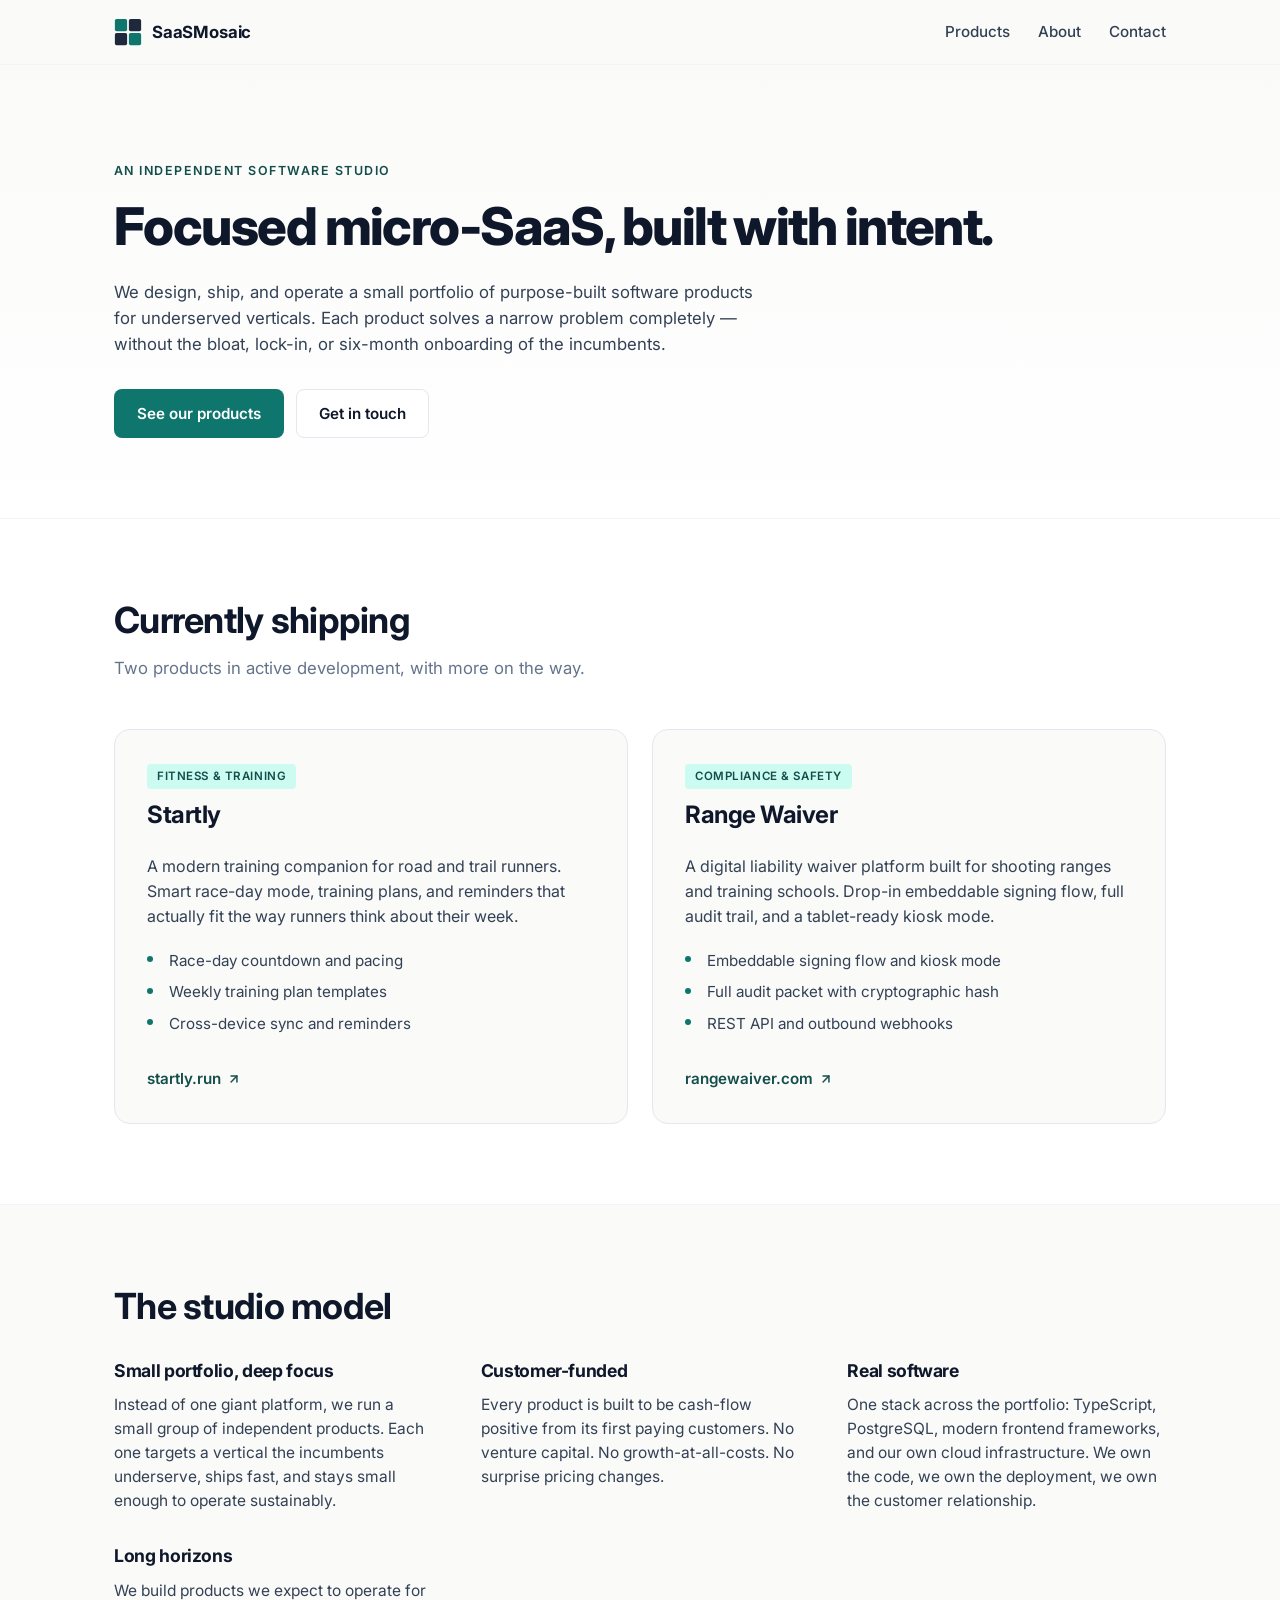
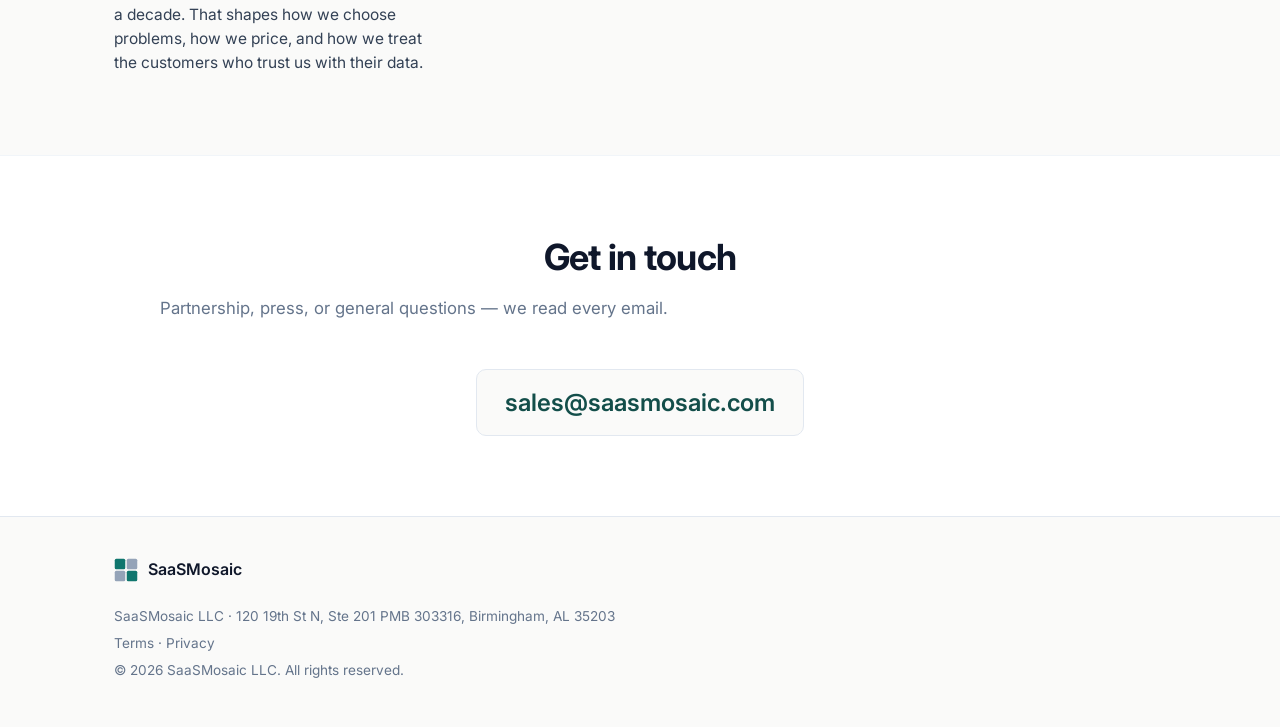
==== index.html @ a3b718c2 "initial site: hero, products grid, about, contact, legal pages" ====
<!doctype html>
<html lang="en">
<head>
<meta charset="utf-8" />
<meta name="viewport" content="width=device-width,initial-scale=1" />
<title>SaaSMosaic — A studio of focused micro-SaaS products</title>
<meta name="description" content="SaaSMosaic is an independent software studio building purpose-built micro-SaaS products for underserved verticals. Currently shipping Startly.run and Range Waiver." />
<meta name="robots" content="index,follow" />
<link rel="canonical" href="https://saasmosaic.com/" />
<meta property="og:title" content="SaaSMosaic — A studio of focused micro-SaaS products" />
<meta property="og:description" content="An independent software studio building purpose-built micro-SaaS for underserved verticals." />
<meta property="og:type" content="website" />
<meta property="og:url" content="https://saasmosaic.com/" />
<link rel="preconnect" href="https://fonts.googleapis.com" />
<link rel="preconnect" href="https://fonts.gstatic.com" crossorigin />
<link href="https://fonts.googleapis.com/css2?family=Inter:wght@400;500;600;700;800&display=swap" rel="stylesheet" />
<link rel="icon" href="data:image/svg+xml,%3Csvg xmlns='http://www.w3.org/2000/svg' viewBox='0 0 32 32'%3E%3Crect width='14' height='14' x='1' y='1' rx='2' fill='%230f766e'/%3E%3Crect width='14' height='14' x='17' y='1' rx='2' fill='%231e293b'/%3E%3Crect width='14' height='14' x='1' y='17' rx='2' fill='%231e293b'/%3E%3Crect width='14' height='14' x='17' y='17' rx='2' fill='%230f766e'/%3E%3C/svg%3E" />
<link rel="stylesheet" href="styles.css" />
</head>
<body>

<header class="site-header">
  <div class="container nav">
    <a class="logo" href="/" aria-label="SaaSMosaic home">
      <svg class="logo-mark" viewBox="0 0 32 32" width="28" height="28" aria-hidden="true">
        <rect width="14" height="14" x="1" y="1" rx="2" fill="#0f766e"/>
        <rect width="14" height="14" x="17" y="1" rx="2" fill="#1e293b"/>
        <rect width="14" height="14" x="1" y="17" rx="2" fill="#1e293b"/>
        <rect width="14" height="14" x="17" y="17" rx="2" fill="#0f766e"/>
      </svg>
      <span class="logo-text">SaaSMosaic</span>
    </a>
    <nav class="nav-links" aria-label="Primary">
      <a href="#products">Products</a>
      <a href="#about">About</a>
      <a href="#contact">Contact</a>
    </nav>
  </div>
</header>

<main>

  <section class="hero">
    <div class="container">
      <p class="eyebrow">An independent software studio</p>
      <h1>Focused micro-SaaS, built with intent.</h1>
      <p class="lede">
        We design, ship, and operate a small portfolio of purpose-built software products for underserved verticals.
        Each product solves a narrow problem completely &mdash; without the bloat, lock-in, or six-month onboarding of the incumbents.
      </p>
      <div class="hero-cta">
        <a class="btn btn-primary" href="#products">See our products</a>
        <a class="btn btn-secondary" href="#contact">Get in touch</a>
      </div>
    </div>
  </section>

  <section id="products" class="products">
    <div class="container">
      <h2>Currently shipping</h2>
      <p class="section-lede">Two products in active development, with more on the way.</p>

      <div class="product-grid">

        <article class="product-card">
          <div class="product-header">
            <span class="product-tag">Fitness &amp; training</span>
            <h3>Startly</h3>
          </div>
          <p class="product-blurb">
            A modern training companion for road and trail runners. Smart race-day mode, training plans,
            and reminders that actually fit the way runners think about their week.
          </p>
          <ul class="product-features">
            <li>Race-day countdown and pacing</li>
            <li>Weekly training plan templates</li>
            <li>Cross-device sync and reminders</li>
          </ul>
          <a class="product-link" href="https://startly.run" rel="noopener">
            startly.run
            <svg width="14" height="14" viewBox="0 0 24 24" fill="none" stroke="currentColor" stroke-width="2.5" stroke-linecap="round" stroke-linejoin="round" aria-hidden="true"><path d="M7 17 17 7"/><path d="M7 7h10v10"/></svg>
          </a>
        </article>

        <article class="product-card">
          <div class="product-header">
            <span class="product-tag">Compliance &amp; safety</span>
            <h3>Range Waiver</h3>
          </div>
          <p class="product-blurb">
            A digital liability waiver platform built for shooting ranges and training schools.
            Drop-in embeddable signing flow, full audit trail, and a tablet-ready kiosk mode.
          </p>
          <ul class="product-features">
            <li>Embeddable signing flow and kiosk mode</li>
            <li>Full audit packet with cryptographic hash</li>
            <li>REST API and outbound webhooks</li>
          </ul>
          <a class="product-link" href="https://rangewaiver.com" rel="noopener">
            rangewaiver.com
            <svg width="14" height="14" viewBox="0 0 24 24" fill="none" stroke="currentColor" stroke-width="2.5" stroke-linecap="round" stroke-linejoin="round" aria-hidden="true"><path d="M7 17 17 7"/><path d="M7 7h10v10"/></svg>
          </a>
        </article>

      </div>
    </div>
  </section>

  <section id="about" class="about">
    <div class="container">
      <h2>The studio model</h2>
      <div class="about-grid">
        <div>
          <h3>Small portfolio, deep focus</h3>
          <p>
            Instead of one giant platform, we run a small group of independent products.
            Each one targets a vertical the incumbents underserve, ships fast, and stays small enough to operate sustainably.
          </p>
        </div>
        <div>
          <h3>Customer-funded</h3>
          <p>
            Every product is built to be cash-flow positive from its first paying customers.
            No venture capital. No growth-at-all-costs. No surprise pricing changes.
          </p>
        </div>
        <div>
          <h3>Real software</h3>
          <p>
            One stack across the portfolio: TypeScript, PostgreSQL, modern frontend frameworks, and our own cloud infrastructure.
            We own the code, we own the deployment, we own the customer relationship.
          </p>
        </div>
        <div>
          <h3>Long horizons</h3>
          <p>
            We build products we expect to operate for a decade.
            That shapes how we choose problems, how we price, and how we treat the customers who trust us with their data.
          </p>
        </div>
      </div>
    </div>
  </section>

  <section id="contact" class="contact">
    <div class="container">
      <h2>Get in touch</h2>
      <p class="section-lede">
        Partnership, press, or general questions &mdash; we read every email.
      </p>
      <a class="contact-email" href="mailto:sales@saasmosaic.com">sales@saasmosaic.com</a>
    </div>
  </section>

</main>

<footer class="site-footer">
  <div class="container footer-inner">
    <div class="footer-brand">
      <svg class="logo-mark" viewBox="0 0 32 32" width="24" height="24" aria-hidden="true">
        <rect width="14" height="14" x="1" y="1" rx="2" fill="#0f766e"/>
        <rect width="14" height="14" x="17" y="1" rx="2" fill="#94a3b8"/>
        <rect width="14" height="14" x="1" y="17" rx="2" fill="#94a3b8"/>
        <rect width="14" height="14" x="17" y="17" rx="2" fill="#0f766e"/>
      </svg>
      <span>SaaSMosaic</span>
    </div>
    <div class="footer-meta">
      <p>SaaSMosaic LLC &middot; 120 19th St N, Ste 201 PMB 303316, Birmingham, AL 35203</p>
      <p><a href="/terms.html">Terms</a> &middot; <a href="/privacy.html">Privacy</a></p>
      <p>&copy; 2026 SaaSMosaic LLC. All rights reserved.</p>
    </div>
  </div>
</footer>

</body>
</html>
---- styles.css ----
:root {
  --bg: #fafaf9;
  --bg-elevated: #ffffff;
  --ink: #0f172a;
  --ink-soft: #334155;
  --muted: #64748b;
  --line: #e2e8f0;
  --line-soft: #f1f5f9;
  --accent: #0f766e;
  --accent-ink: #134e4a;
  --accent-soft: #ccfbf1;
  --radius: 12px;
  --radius-lg: 16px;
  --shadow-sm: 0 1px 2px rgba(15, 23, 42, 0.04), 0 1px 3px rgba(15, 23, 42, 0.04);
  --shadow-md: 0 4px 6px -1px rgba(15, 23, 42, 0.06), 0 2px 4px -2px rgba(15, 23, 42, 0.05);
  --max: 1100px;
}

* {
  box-sizing: border-box;
}

html, body {
  margin: 0;
  padding: 0;
}

html {
  scroll-behavior: smooth;
}

body {
  font-family: 'Inter', system-ui, -apple-system, sans-serif;
  background: var(--bg);
  color: var(--ink);
  line-height: 1.55;
  -webkit-font-smoothing: antialiased;
  -moz-osx-font-smoothing: grayscale;
}

.container {
  max-width: var(--max);
  margin: 0 auto;
  padding: 0 24px;
}

a {
  color: var(--accent-ink);
  text-decoration: none;
}

a:hover {
  text-decoration: underline;
}

h1, h2, h3 {
  font-weight: 700;
  letter-spacing: -0.02em;
  color: var(--ink);
  line-height: 1.2;
  margin: 0;
}

h1 {
  font-size: clamp(2rem, 5vw, 3.25rem);
  font-weight: 800;
  letter-spacing: -0.03em;
  margin-bottom: 1.25rem;
}

h2 {
  font-size: clamp(1.6rem, 3vw, 2.25rem);
  margin-bottom: 0.75rem;
}

h3 {
  font-size: 1.25rem;
  margin-bottom: 0.5rem;
}

p {
  margin: 0 0 1rem;
  color: var(--ink-soft);
}

/* ---------- Header ---------- */

.site-header {
  border-bottom: 1px solid var(--line-soft);
  background: var(--bg);
  position: sticky;
  top: 0;
  z-index: 10;
  backdrop-filter: saturate(180%) blur(10px);
  background: rgba(250, 250, 249, 0.85);
}

.nav {
  display: flex;
  align-items: center;
  justify-content: space-between;
  height: 64px;
}

.logo {
  display: flex;
  align-items: center;
  gap: 10px;
  text-decoration: none;
  color: var(--ink);
}

.logo:hover {
  text-decoration: none;
}

.logo-text {
  font-weight: 700;
  letter-spacing: -0.01em;
  font-size: 1.05rem;
}

.nav-links {
  display: flex;
  gap: 28px;
}

.nav-links a {
  color: var(--ink-soft);
  font-size: 0.95rem;
  font-weight: 500;
}

.nav-links a:hover {
  color: var(--accent-ink);
  text-decoration: none;
}

/* ---------- Hero ---------- */

.hero {
  padding: 96px 0 80px;
  background: linear-gradient(180deg, var(--bg) 0%, var(--bg-elevated) 100%);
}

.eyebrow {
  text-transform: uppercase;
  letter-spacing: 0.12em;
  font-size: 0.78rem;
  font-weight: 600;
  color: var(--accent-ink);
  margin-bottom: 1rem;
}

.lede {
  font-size: clamp(1.05rem, 1.3vw, 1.2rem);
  color: var(--ink-soft);
  max-width: 640px;
  margin-bottom: 2rem;
}

.hero-cta {
  display: flex;
  gap: 12px;
  flex-wrap: wrap;
}

.btn {
  display: inline-flex;
  align-items: center;
  justify-content: center;
  padding: 12px 22px;
  border-radius: 8px;
  font-weight: 600;
  font-size: 0.95rem;
  transition: all 0.15s ease;
  border: 1px solid transparent;
  text-decoration: none;
}

.btn:hover {
  text-decoration: none;
}

.btn-primary {
  background: var(--accent);
  color: white;
}

.btn-primary:hover {
  background: var(--accent-ink);
}

.btn-secondary {
  background: var(--bg-elevated);
  color: var(--ink);
  border-color: var(--line);
}

.btn-secondary:hover {
  border-color: var(--ink-soft);
}

/* ---------- Section common ---------- */

section {
  padding: 80px 0;
}

.section-lede {
  font-size: 1.05rem;
  color: var(--muted);
  max-width: 600px;
  margin-bottom: 3rem;
}

/* ---------- Products ---------- */

.products {
  background: var(--bg-elevated);
  border-top: 1px solid var(--line-soft);
  border-bottom: 1px solid var(--line-soft);
}

.product-grid {
  display: grid;
  grid-template-columns: repeat(auto-fit, minmax(320px, 1fr));
  gap: 24px;
}

.product-card {
  background: var(--bg);
  border: 1px solid var(--line);
  border-radius: var(--radius-lg);
  padding: 32px;
  transition: all 0.18s ease;
  display: flex;
  flex-direction: column;
}

.product-card:hover {
  border-color: var(--accent);
  box-shadow: var(--shadow-md);
  transform: translateY(-2px);
}

.product-header {
  margin-bottom: 1rem;
}

.product-tag {
  display: inline-block;
  background: var(--accent-soft);
  color: var(--accent-ink);
  font-size: 0.72rem;
  font-weight: 600;
  letter-spacing: 0.05em;
  text-transform: uppercase;
  padding: 4px 10px;
  border-radius: 4px;
  margin-bottom: 0.75rem;
}

.product-card h3 {
  font-size: 1.5rem;
  font-weight: 700;
}

.product-blurb {
  color: var(--ink-soft);
  margin-bottom: 1.25rem;
}

.product-features {
  list-style: none;
  padding: 0;
  margin: 0 0 1.5rem;
  flex-grow: 1;
}

.product-features li {
  position: relative;
  padding-left: 22px;
  color: var(--ink-soft);
  font-size: 0.95rem;
  margin-bottom: 0.5rem;
}

.product-features li::before {
  content: "";
  position: absolute;
  left: 0;
  top: 0.5em;
  width: 6px;
  height: 6px;
  border-radius: 50%;
  background: var(--accent);
}

.product-link {
  display: inline-flex;
  align-items: center;
  gap: 6px;
  font-weight: 600;
  color: var(--accent-ink);
  font-size: 0.95rem;
  margin-top: auto;
}

.product-link:hover {
  gap: 9px;
  text-decoration: none;
}

/* ---------- About ---------- */

.about-grid {
  display: grid;
  grid-template-columns: repeat(auto-fit, minmax(280px, 1fr));
  gap: 32px 48px;
  margin-top: 2rem;
}

.about-grid h3 {
  margin-bottom: 0.75rem;
  color: var(--ink);
  font-size: 1.1rem;
}

.about-grid p {
  font-size: 0.97rem;
  margin: 0;
}

/* ---------- Contact ---------- */

.contact {
  background: var(--bg-elevated);
  border-top: 1px solid var(--line-soft);
  text-align: center;
}

.contact h2 {
  margin-bottom: 1rem;
}

.contact-email {
  display: inline-block;
  font-size: clamp(1.2rem, 2vw, 1.5rem);
  font-weight: 600;
  color: var(--accent-ink);
  padding: 14px 28px;
  border: 1px solid var(--line);
  border-radius: 10px;
  background: var(--bg);
  transition: all 0.15s ease;
}

.contact-email:hover {
  border-color: var(--accent);
  text-decoration: none;
}

/* ---------- Footer ---------- */

.site-footer {
  background: var(--bg);
  border-top: 1px solid var(--line);
  padding: 40px 0;
}

.footer-inner {
  display: flex;
  flex-direction: column;
  gap: 24px;
}

.footer-brand {
  display: flex;
  align-items: center;
  gap: 10px;
  font-weight: 600;
  color: var(--ink);
}

.footer-meta {
  font-size: 0.85rem;
  color: var(--muted);
}

.footer-meta p {
  margin: 0 0 6px;
  color: var(--muted);
}

.footer-meta a {
  color: var(--muted);
}

.footer-meta a:hover {
  color: var(--accent-ink);
}

@media (max-width: 640px) {
  .nav-links {
    gap: 16px;
  }

  .nav-links a {
    font-size: 0.85rem;
  }

  .hero {
    padding: 64px 0 48px;
  }

  section {
    padding: 56px 0;
  }

  .product-card {
    padding: 24px;
  }
}
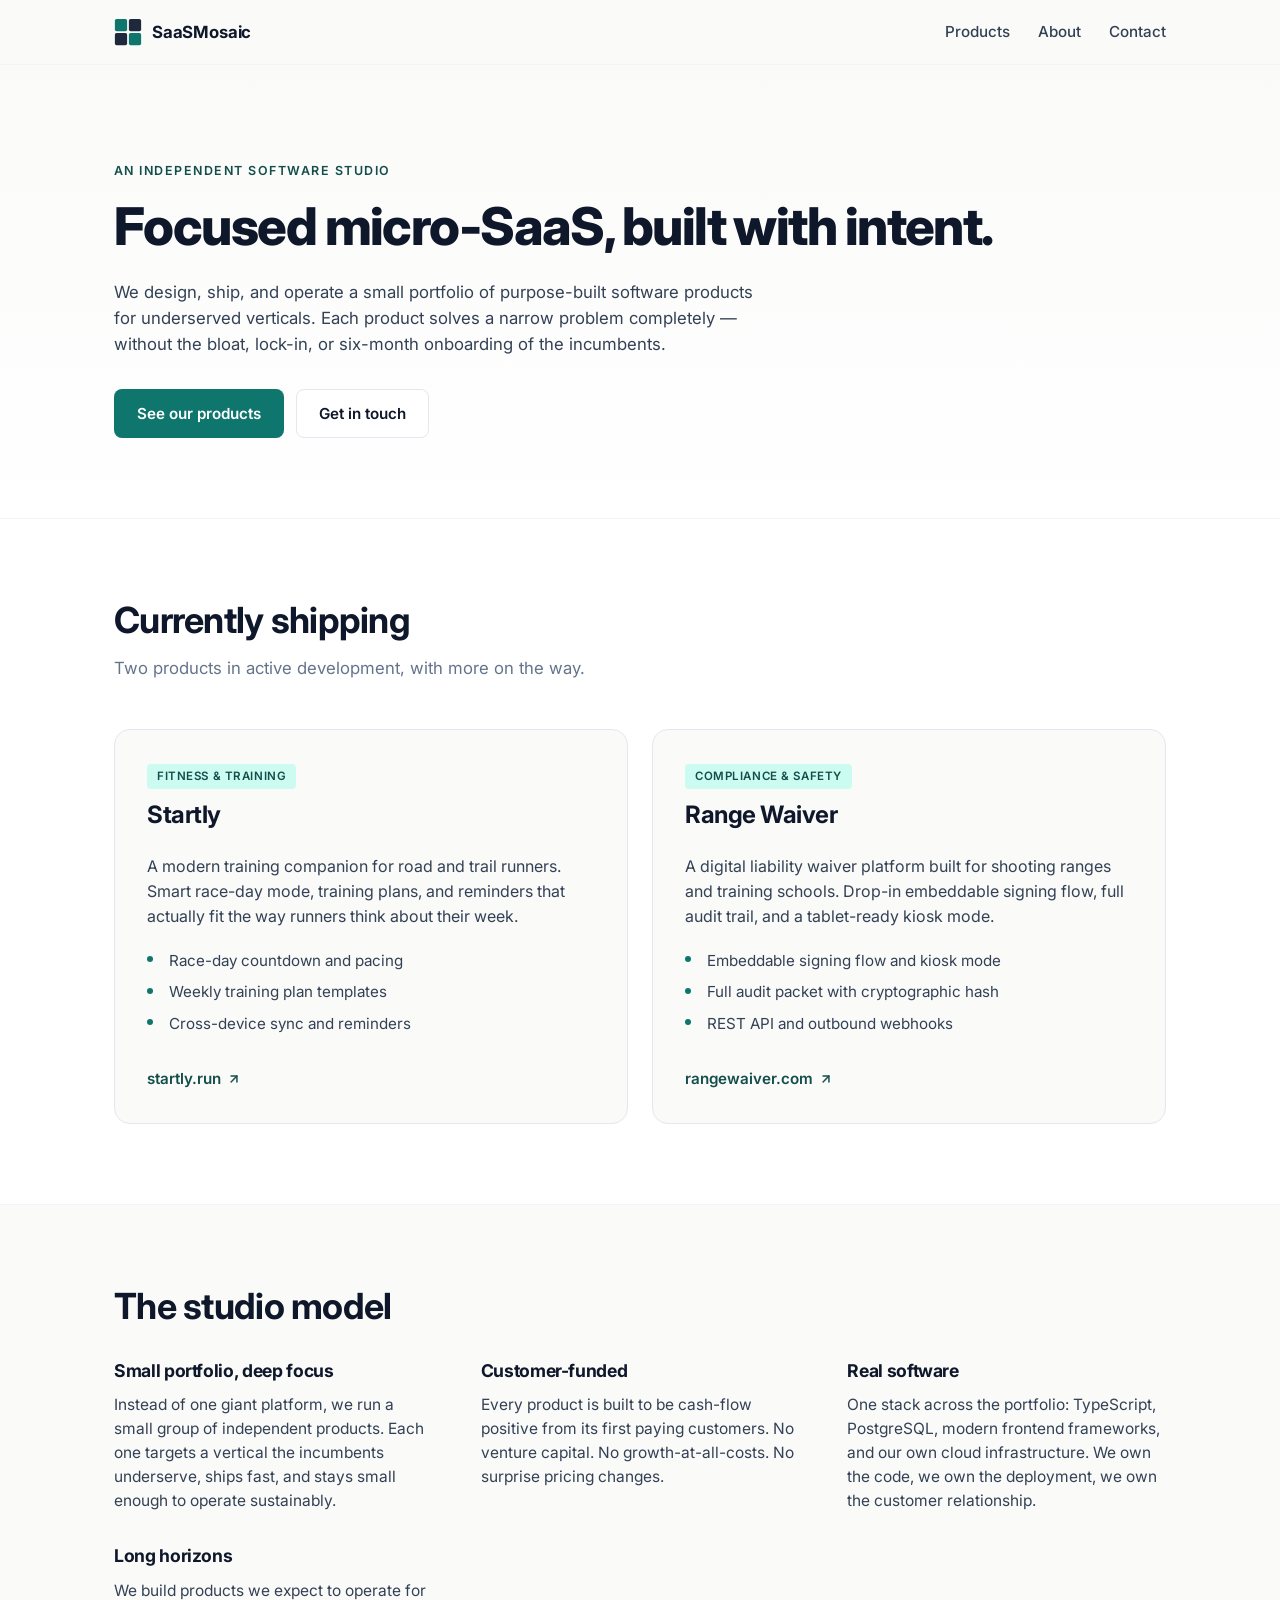
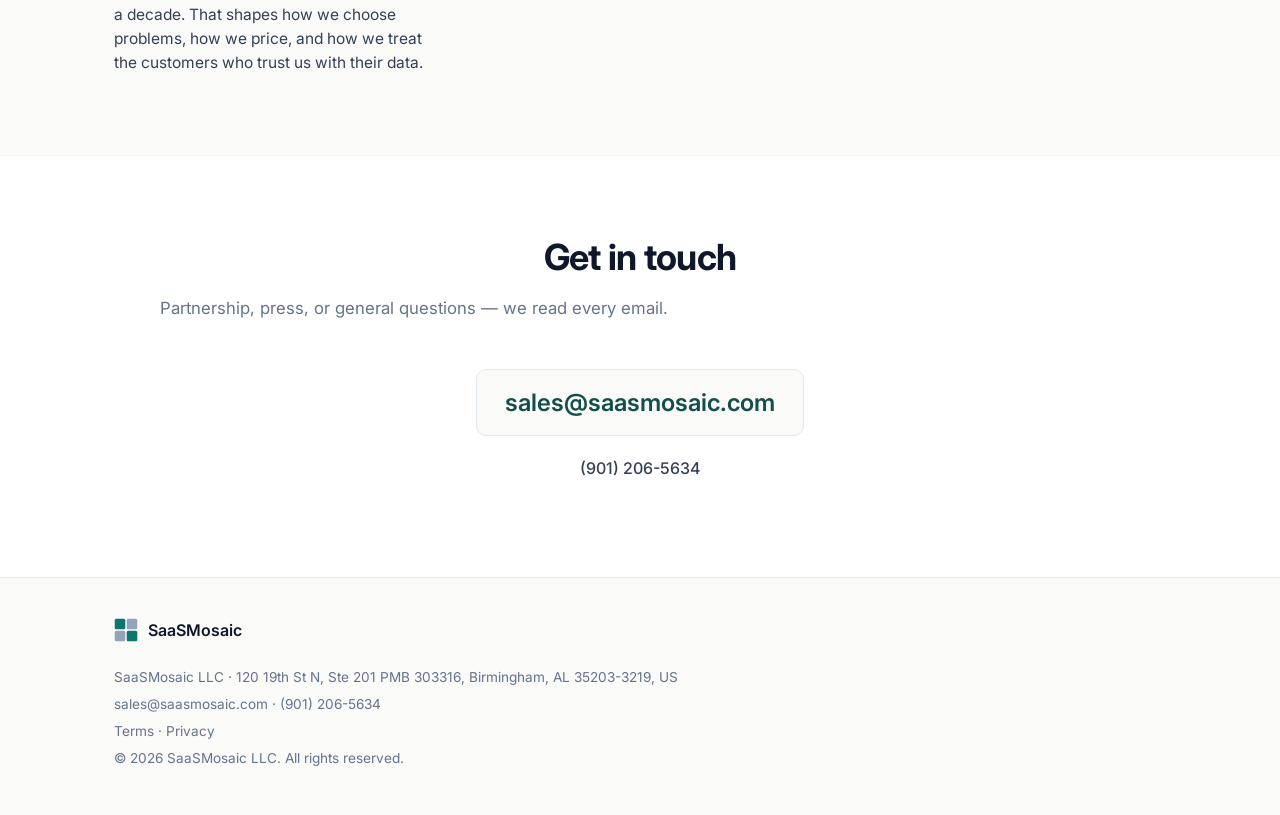
==== commit 48900859: "add phone contact, update zip to 35203-3219" ====
--- a/index.html
+++ b/index.html
@@ -149,6 +149,7 @@
         Partnership, press, or general questions &mdash; we read every email.
       </p>
       <a class="contact-email" href="mailto:sales@saasmosaic.com">sales@saasmosaic.com</a>
+      <p class="contact-phone"><a href="tel:+19012065634">(901) 206-5634</a></p>
     </div>
   </section>
 
@@ -166,7 +167,8 @@
       <span>SaaSMosaic</span>
     </div>
     <div class="footer-meta">
-      <p>SaaSMosaic LLC &middot; 120 19th St N, Ste 201 PMB 303316, Birmingham, AL 35203</p>
+      <p>SaaSMosaic LLC &middot; 120 19th St N, Ste 201 PMB 303316, Birmingham, AL 35203-3219, US</p>
+      <p><a href="mailto:sales@saasmosaic.com">sales@saasmosaic.com</a> &middot; <a href="tel:+19012065634">(901) 206-5634</a></p>
       <p><a href="/terms.html">Terms</a> &middot; <a href="/privacy.html">Privacy</a></p>
       <p>&copy; 2026 SaaSMosaic LLC. All rights reserved.</p>
     </div>
--- a/styles.css
+++ b/styles.css
@@ -361,6 +361,17 @@
   text-decoration: none;
 }
 
+.contact-phone {
+  margin-top: 1.25rem;
+  font-size: 1rem;
+  color: var(--muted);
+}
+
+.contact-phone a {
+  color: var(--ink-soft);
+  font-weight: 500;
+}
+
 /* ---------- Footer ---------- */
 
 .site-footer {
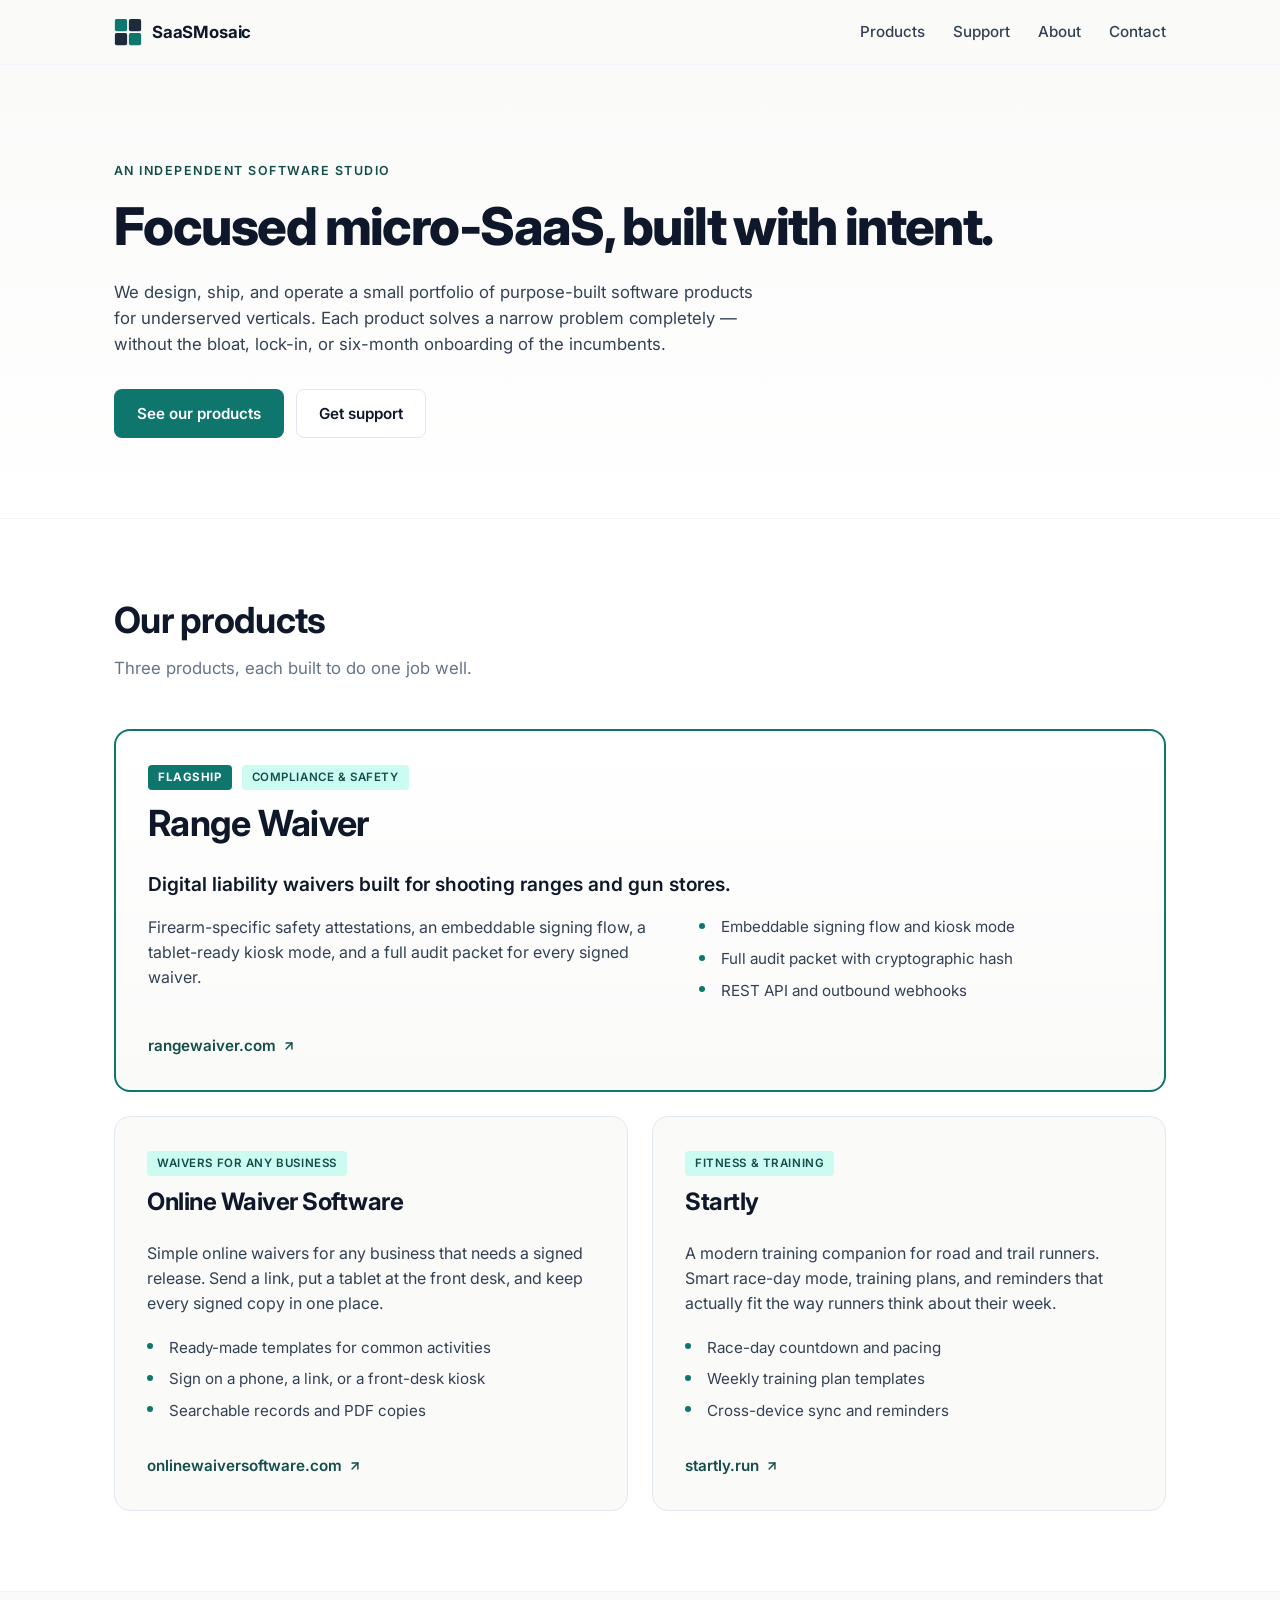
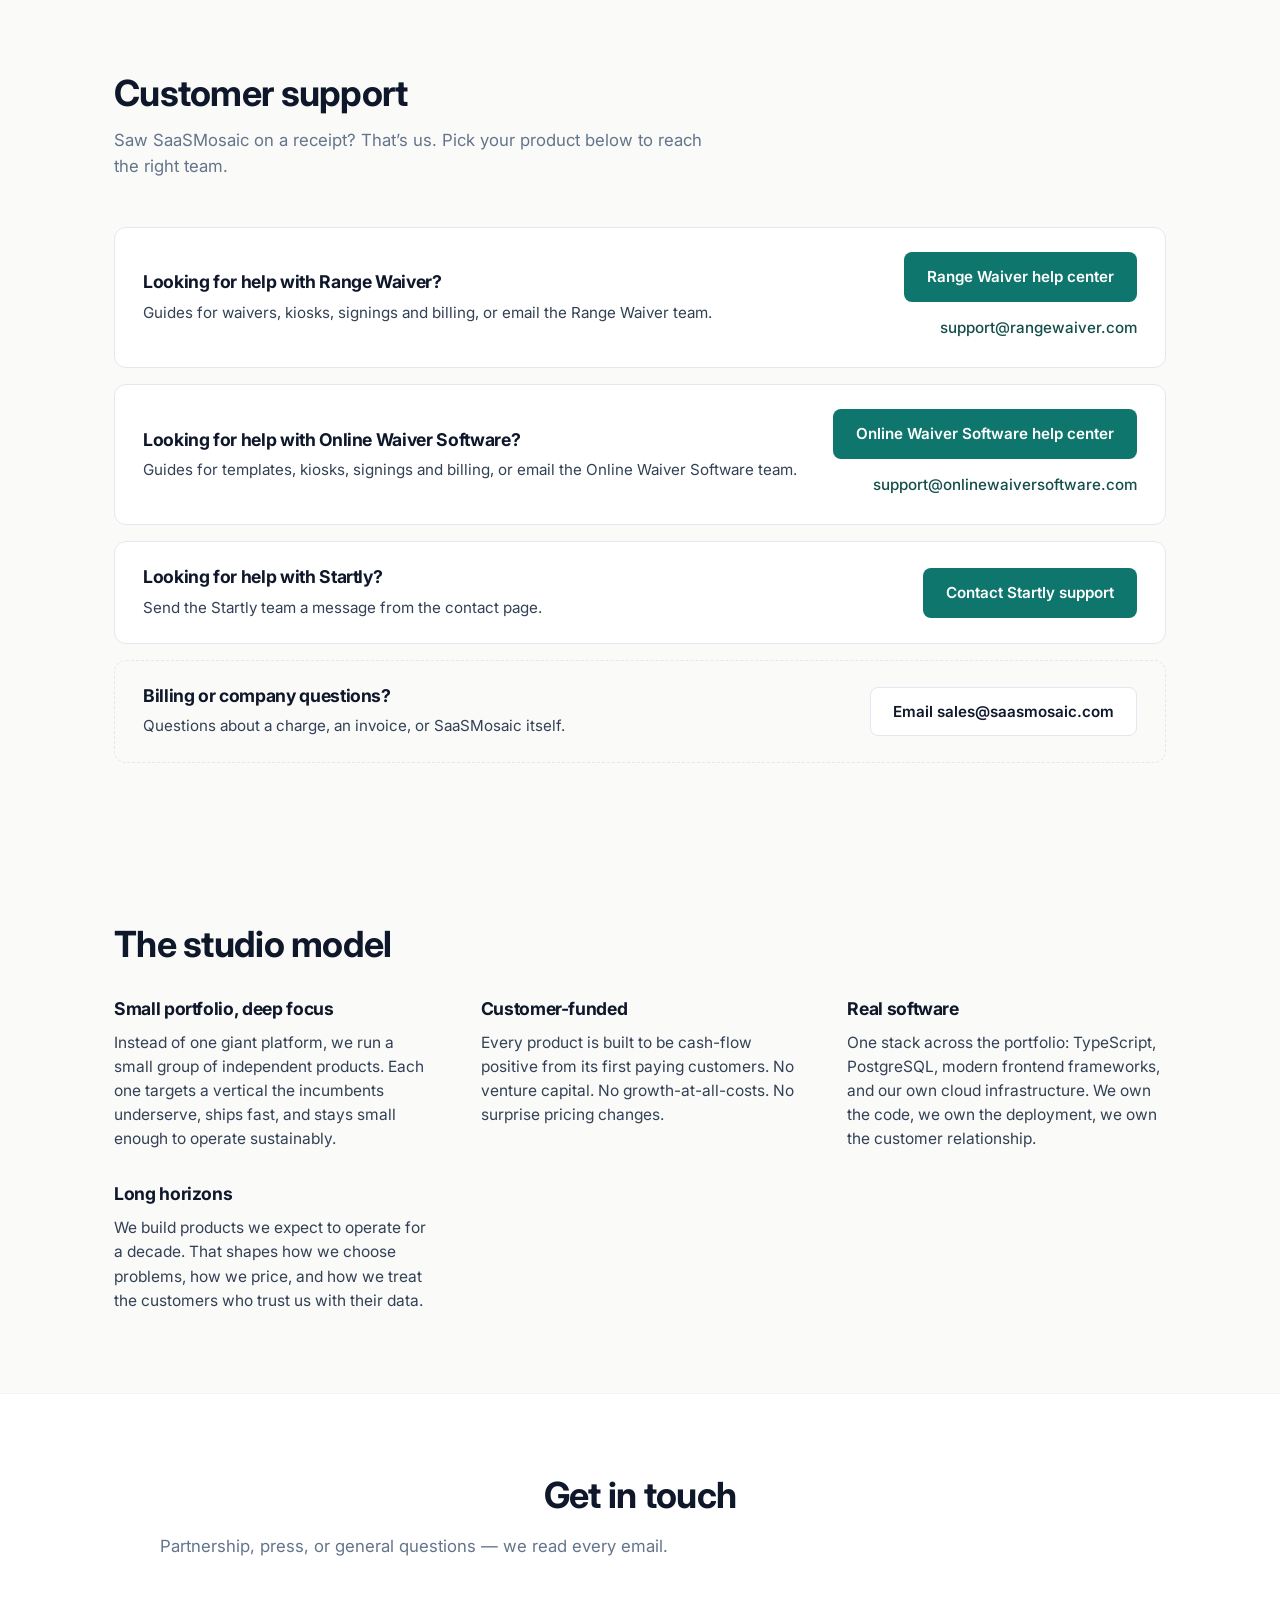
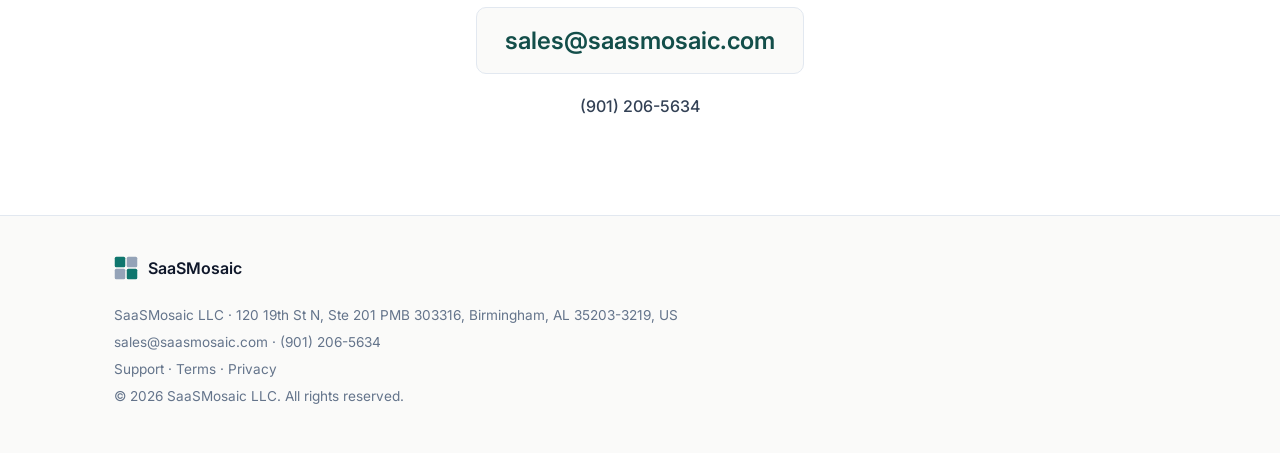
==== commit c7d9c54d: "Make Range Waiver the flagship, add Online Waiver Software, and add a support section and page Produ" ====
--- a/index.html
+++ b/index.html
@@ -3,12 +3,12 @@
 <head>
 <meta charset="utf-8" />
 <meta name="viewport" content="width=device-width,initial-scale=1" />
-<title>SaaSMosaic — A studio of focused micro-SaaS products</title>
-<meta name="description" content="SaaSMosaic is an independent software studio building purpose-built micro-SaaS products for underserved verticals. Currently shipping Startly.run and Range Waiver." />
+<title>SaaSMosaic | Range Waiver, Online Waiver Software and Startly</title>
+<meta name="description" content="SaaSMosaic is an independent software studio building purpose-built micro-SaaS products for underserved verticals. Makers of Range Waiver, Online Waiver Software and Startly, with customer support for each." />
 <meta name="robots" content="index,follow" />
 <link rel="canonical" href="https://saasmosaic.com/" />
-<meta property="og:title" content="SaaSMosaic — A studio of focused micro-SaaS products" />
-<meta property="og:description" content="An independent software studio building purpose-built micro-SaaS for underserved verticals." />
+<meta property="og:title" content="SaaSMosaic | Range Waiver, Online Waiver Software and Startly" />
+<meta property="og:description" content="An independent software studio. Makers of Range Waiver, Online Waiver Software and Startly." />
 <meta property="og:type" content="website" />
 <meta property="og:url" content="https://saasmosaic.com/" />
 <link rel="preconnect" href="https://fonts.googleapis.com" />
@@ -32,7 +32,8 @@
     </a>
     <nav class="nav-links" aria-label="Primary">
       <a href="#products">Products</a>
-      <a href="#about">About</a>
+      <a href="#support">Support</a>
+      <a class="nav-optional" href="#about">About</a>
       <a href="#contact">Contact</a>
     </nav>
   </div>
@@ -50,17 +51,61 @@
       </p>
       <div class="hero-cta">
         <a class="btn btn-primary" href="#products">See our products</a>
-        <a class="btn btn-secondary" href="#contact">Get in touch</a>
+        <a class="btn btn-secondary" href="#support">Get support</a>
       </div>
     </div>
   </section>
 
   <section id="products" class="products">
     <div class="container">
-      <h2>Currently shipping</h2>
-      <p class="section-lede">Two products in active development, with more on the way.</p>
+      <h2>Our products</h2>
+      <p class="section-lede">Three products, each built to do one job well.</p>
 
       <div class="product-grid">
+
+        <article class="product-card product-card--flagship">
+          <div class="product-header">
+            <span class="product-flag">Flagship</span>
+            <span class="product-tag">Compliance &amp; safety</span>
+            <h3>Range Waiver</h3>
+          </div>
+          <p class="product-pitch">Digital liability waivers built for shooting ranges and gun stores.</p>
+          <div class="product-flagship-body">
+            <p class="product-blurb">
+              Firearm-specific safety attestations, an embeddable signing flow, a tablet-ready kiosk mode,
+              and a full audit packet for every signed waiver.
+            </p>
+            <ul class="product-features">
+              <li>Embeddable signing flow and kiosk mode</li>
+              <li>Full audit packet with cryptographic hash</li>
+              <li>REST API and outbound webhooks</li>
+            </ul>
+          </div>
+          <a class="product-link" href="https://rangewaiver.com" rel="noopener">
+            rangewaiver.com
+            <svg width="14" height="14" viewBox="0 0 24 24" fill="none" stroke="currentColor" stroke-width="2.5" stroke-linecap="round" stroke-linejoin="round" aria-hidden="true"><path d="M7 17 17 7"/><path d="M7 7h10v10"/></svg>
+          </a>
+        </article>
+
+        <article class="product-card">
+          <div class="product-header">
+            <span class="product-tag">Waivers for any business</span>
+            <h3>Online Waiver Software</h3>
+          </div>
+          <p class="product-blurb">
+            Simple online waivers for any business that needs a signed release.
+            Send a link, put a tablet at the front desk, and keep every signed copy in one place.
+          </p>
+          <ul class="product-features">
+            <li>Ready-made templates for common activities</li>
+            <li>Sign on a phone, a link, or a front-desk kiosk</li>
+            <li>Searchable records and PDF copies</li>
+          </ul>
+          <a class="product-link" href="https://onlinewaiversoftware.com" rel="noopener">
+            onlinewaiversoftware.com
+            <svg width="14" height="14" viewBox="0 0 24 24" fill="none" stroke="currentColor" stroke-width="2.5" stroke-linecap="round" stroke-linejoin="round" aria-hidden="true"><path d="M7 17 17 7"/><path d="M7 7h10v10"/></svg>
+          </a>
+        </article>
 
         <article class="product-card">
           <div class="product-header">
@@ -82,27 +127,56 @@
           </a>
         </article>
 
-        <article class="product-card">
-          <div class="product-header">
-            <span class="product-tag">Compliance &amp; safety</span>
-            <h3>Range Waiver</h3>
-          </div>
-          <p class="product-blurb">
-            A digital liability waiver platform built for shooting ranges and training schools.
-            Drop-in embeddable signing flow, full audit trail, and a tablet-ready kiosk mode.
-          </p>
-          <ul class="product-features">
-            <li>Embeddable signing flow and kiosk mode</li>
-            <li>Full audit packet with cryptographic hash</li>
-            <li>REST API and outbound webhooks</li>
-          </ul>
-          <a class="product-link" href="https://rangewaiver.com" rel="noopener">
-            rangewaiver.com
-            <svg width="14" height="14" viewBox="0 0 24 24" fill="none" stroke="currentColor" stroke-width="2.5" stroke-linecap="round" stroke-linejoin="round" aria-hidden="true"><path d="M7 17 17 7"/><path d="M7 7h10v10"/></svg>
-          </a>
-        </article>
-
       </div>
+    </div>
+  </section>
+
+  <section id="support" class="support">
+    <div class="container">
+      <h2>Customer support</h2>
+      <p class="section-lede">
+        Saw SaaSMosaic on a receipt? That&rsquo;s us. Pick your product below to reach the right team.
+      </p>
+      <ul class="support-list">
+        <li class="support-row">
+          <div class="support-text">
+            <h3>Looking for help with Range Waiver?</h3>
+            <p>Guides for waivers, kiosks, signings and billing, or email the Range Waiver team.</p>
+          </div>
+          <div class="support-actions">
+            <a class="btn btn-primary" href="https://app.rangewaiver.com/help" rel="noopener">Range Waiver help center</a>
+            <a class="support-email" href="mailto:support@rangewaiver.com">support@rangewaiver.com</a>
+          </div>
+        </li>
+        <li class="support-row">
+          <div class="support-text">
+            <h3>Looking for help with Online Waiver Software?</h3>
+            <p>Guides for templates, kiosks, signings and billing, or email the Online Waiver Software team.</p>
+          </div>
+          <div class="support-actions">
+            <a class="btn btn-primary" href="https://app.onlinewaiversoftware.com/help" rel="noopener">Online Waiver Software help center</a>
+            <a class="support-email" href="mailto:support@onlinewaiversoftware.com">support@onlinewaiversoftware.com</a>
+          </div>
+        </li>
+        <li class="support-row">
+          <div class="support-text">
+            <h3>Looking for help with Startly?</h3>
+            <p>Send the Startly team a message from the contact page.</p>
+          </div>
+          <div class="support-actions">
+            <a class="btn btn-primary" href="https://startly.run/contact.html" rel="noopener">Contact Startly support</a>
+          </div>
+        </li>
+        <li class="support-row support-row--general">
+          <div class="support-text">
+            <h3>Billing or company questions?</h3>
+            <p>Questions about a charge, an invoice, or SaaSMosaic itself.</p>
+          </div>
+          <div class="support-actions">
+            <a class="btn btn-secondary" href="mailto:sales@saasmosaic.com">Email sales@saasmosaic.com</a>
+          </div>
+        </li>
+      </ul>
     </div>
   </section>
 
@@ -169,7 +243,7 @@
     <div class="footer-meta">
       <p>SaaSMosaic LLC &middot; 120 19th St N, Ste 201 PMB 303316, Birmingham, AL 35203-3219, US</p>
       <p><a href="mailto:sales@saasmosaic.com">sales@saasmosaic.com</a> &middot; <a href="tel:+19012065634">(901) 206-5634</a></p>
-      <p><a href="/terms.html">Terms</a> &middot; <a href="/privacy.html">Privacy</a></p>
+      <p><a href="/support.html">Support</a> &middot; <a href="/terms.html">Terms</a> &middot; <a href="/privacy.html">Privacy</a></p>
       <p>&copy; 2026 SaaSMosaic LLC. All rights reserved.</p>
     </div>
   </div>
--- a/styles.css
+++ b/styles.css
@@ -224,7 +224,7 @@
 
 .product-grid {
   display: grid;
-  grid-template-columns: repeat(auto-fit, minmax(320px, 1fr));
+  grid-template-columns: 1fr;
   gap: 24px;
 }
 
@@ -372,6 +372,125 @@
   font-weight: 500;
 }
 
+/* ---------- Flagship product ---------- */
+
+.product-card--flagship {
+  grid-column: 1 / -1;
+  border-color: var(--accent);
+  border-width: 2px;
+  background: linear-gradient(180deg, var(--bg-elevated) 0%, var(--bg) 100%);
+}
+
+.product-flag {
+  display: inline-block;
+  background: var(--accent);
+  color: #ffffff;
+  font-size: 0.72rem;
+  font-weight: 700;
+  letter-spacing: 0.05em;
+  text-transform: uppercase;
+  padding: 4px 10px;
+  border-radius: 4px;
+  margin: 0 6px 0.75rem 0;
+}
+
+.product-card--flagship h3 {
+  font-size: clamp(1.75rem, 3vw, 2.25rem);
+}
+
+.product-pitch {
+  font-size: clamp(1.05rem, 1.5vw, 1.25rem);
+  font-weight: 600;
+  color: var(--ink);
+  margin-bottom: 1rem;
+}
+
+@media (min-width: 768px) {
+  .product-grid {
+    grid-template-columns: repeat(2, 1fr);
+  }
+
+  .product-flagship-body {
+    display: grid;
+    grid-template-columns: 1.2fr 1fr;
+    gap: 32px;
+  }
+}
+
+/* ---------- Support ---------- */
+
+.support {
+  background: var(--bg);
+}
+
+.support-list {
+  list-style: none;
+  padding: 0;
+  margin: 0;
+  display: grid;
+  gap: 16px;
+}
+
+.support-row {
+  background: var(--bg-elevated);
+  border: 1px solid var(--line);
+  border-radius: var(--radius);
+  padding: 20px;
+  display: flex;
+  flex-direction: column;
+  gap: 16px;
+}
+
+.support-row--general {
+  background: transparent;
+  border-style: dashed;
+}
+
+.support-text h3 {
+  font-size: 1.1rem;
+}
+
+.support-text p {
+  margin: 0;
+  font-size: 0.95rem;
+}
+
+.support-actions {
+  display: flex;
+  flex-direction: column;
+  align-items: flex-start;
+  gap: 10px;
+  min-width: 0;
+}
+
+.support-actions .btn {
+  min-height: 44px;
+  max-width: 100%;
+  text-align: center;
+}
+
+.support-email {
+  font-weight: 500;
+  font-size: 0.95rem;
+  overflow-wrap: anywhere;
+  padding: 4px 0;
+}
+
+@media (min-width: 768px) {
+  .support-row {
+    flex-direction: row;
+    align-items: center;
+    justify-content: space-between;
+    gap: 32px;
+    padding: 24px 28px;
+  }
+
+  .support-actions {
+    align-items: flex-end;
+    flex-shrink: 0;
+  }
+}
+
 /* ---------- Footer ---------- */
 
 .site-footer {
@@ -433,3 +552,17 @@
     padding: 24px;
   }
 }
+
+@media (max-width: 479px) {
+  .nav-optional {
+    display: none;
+  }
+
+  .nav {
+    gap: 16px;
+  }
+
+  .nav-links {
+    gap: 14px;
+  }
+}
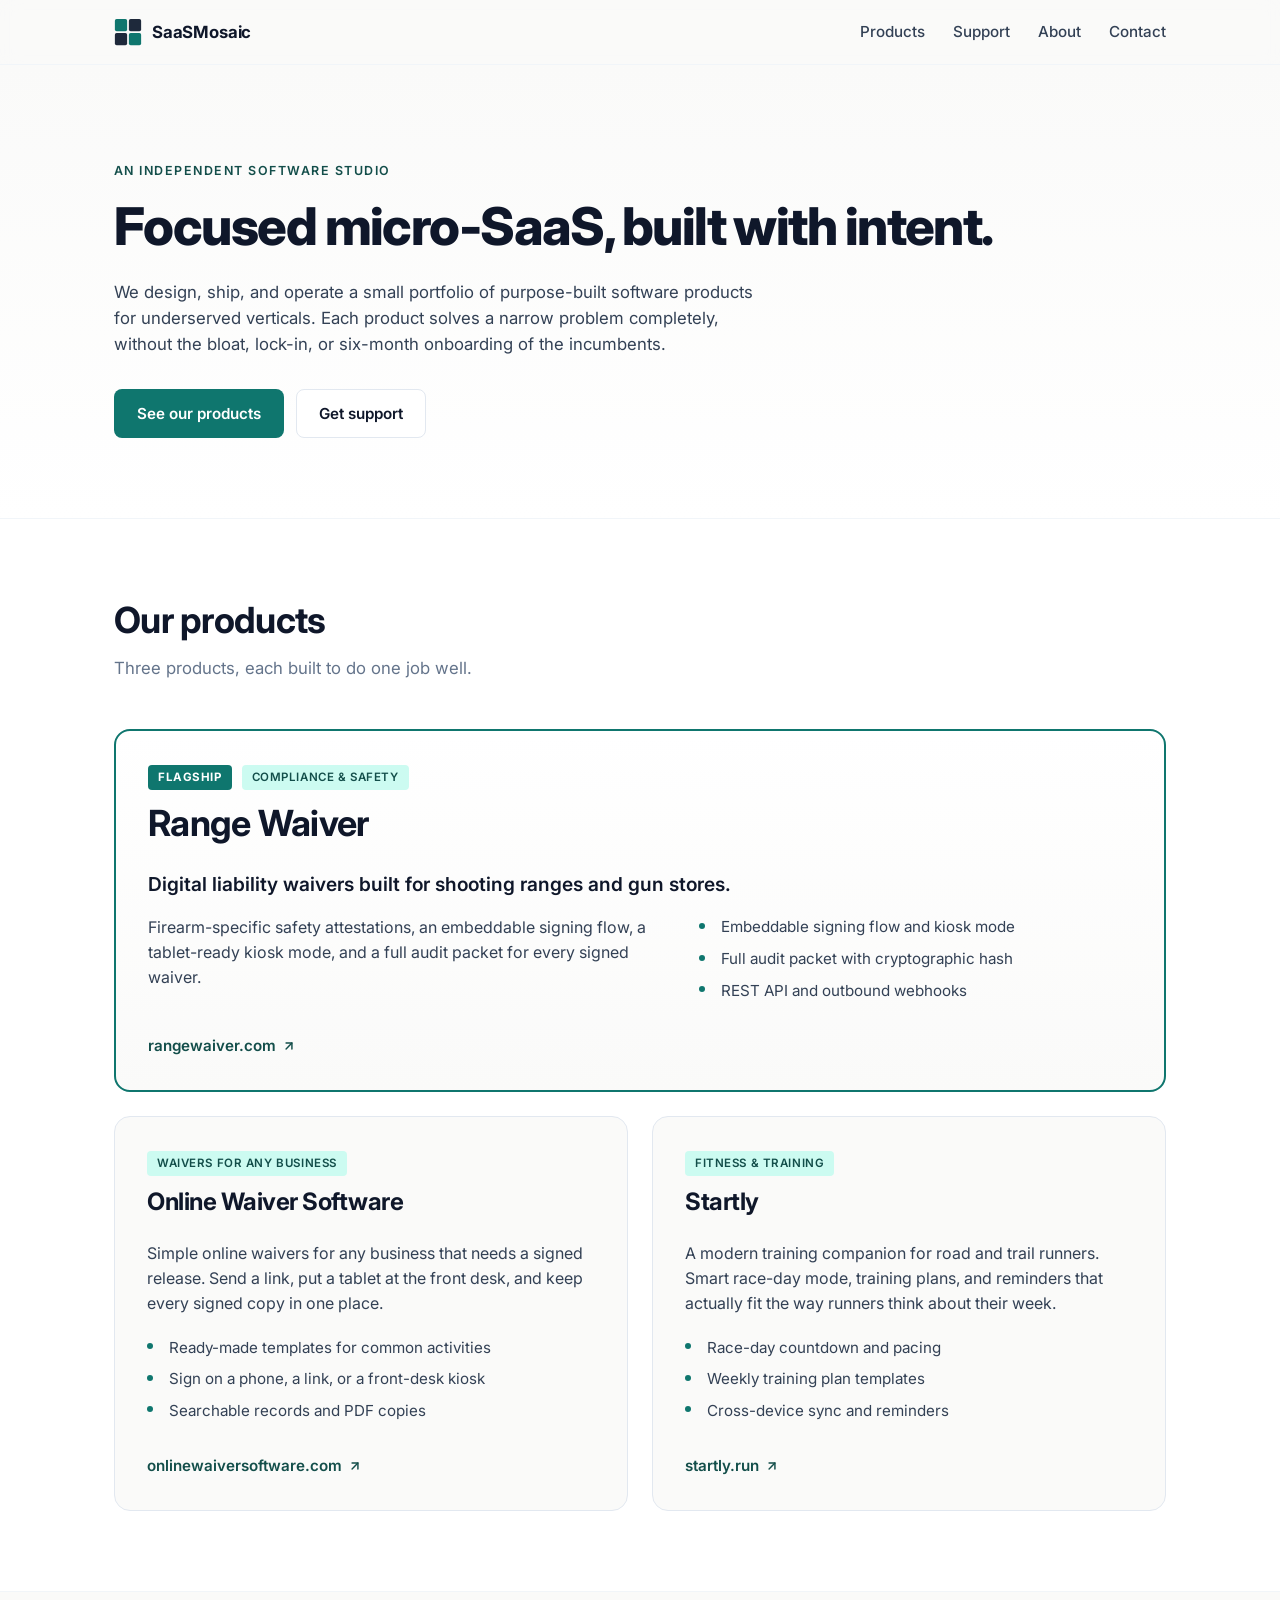
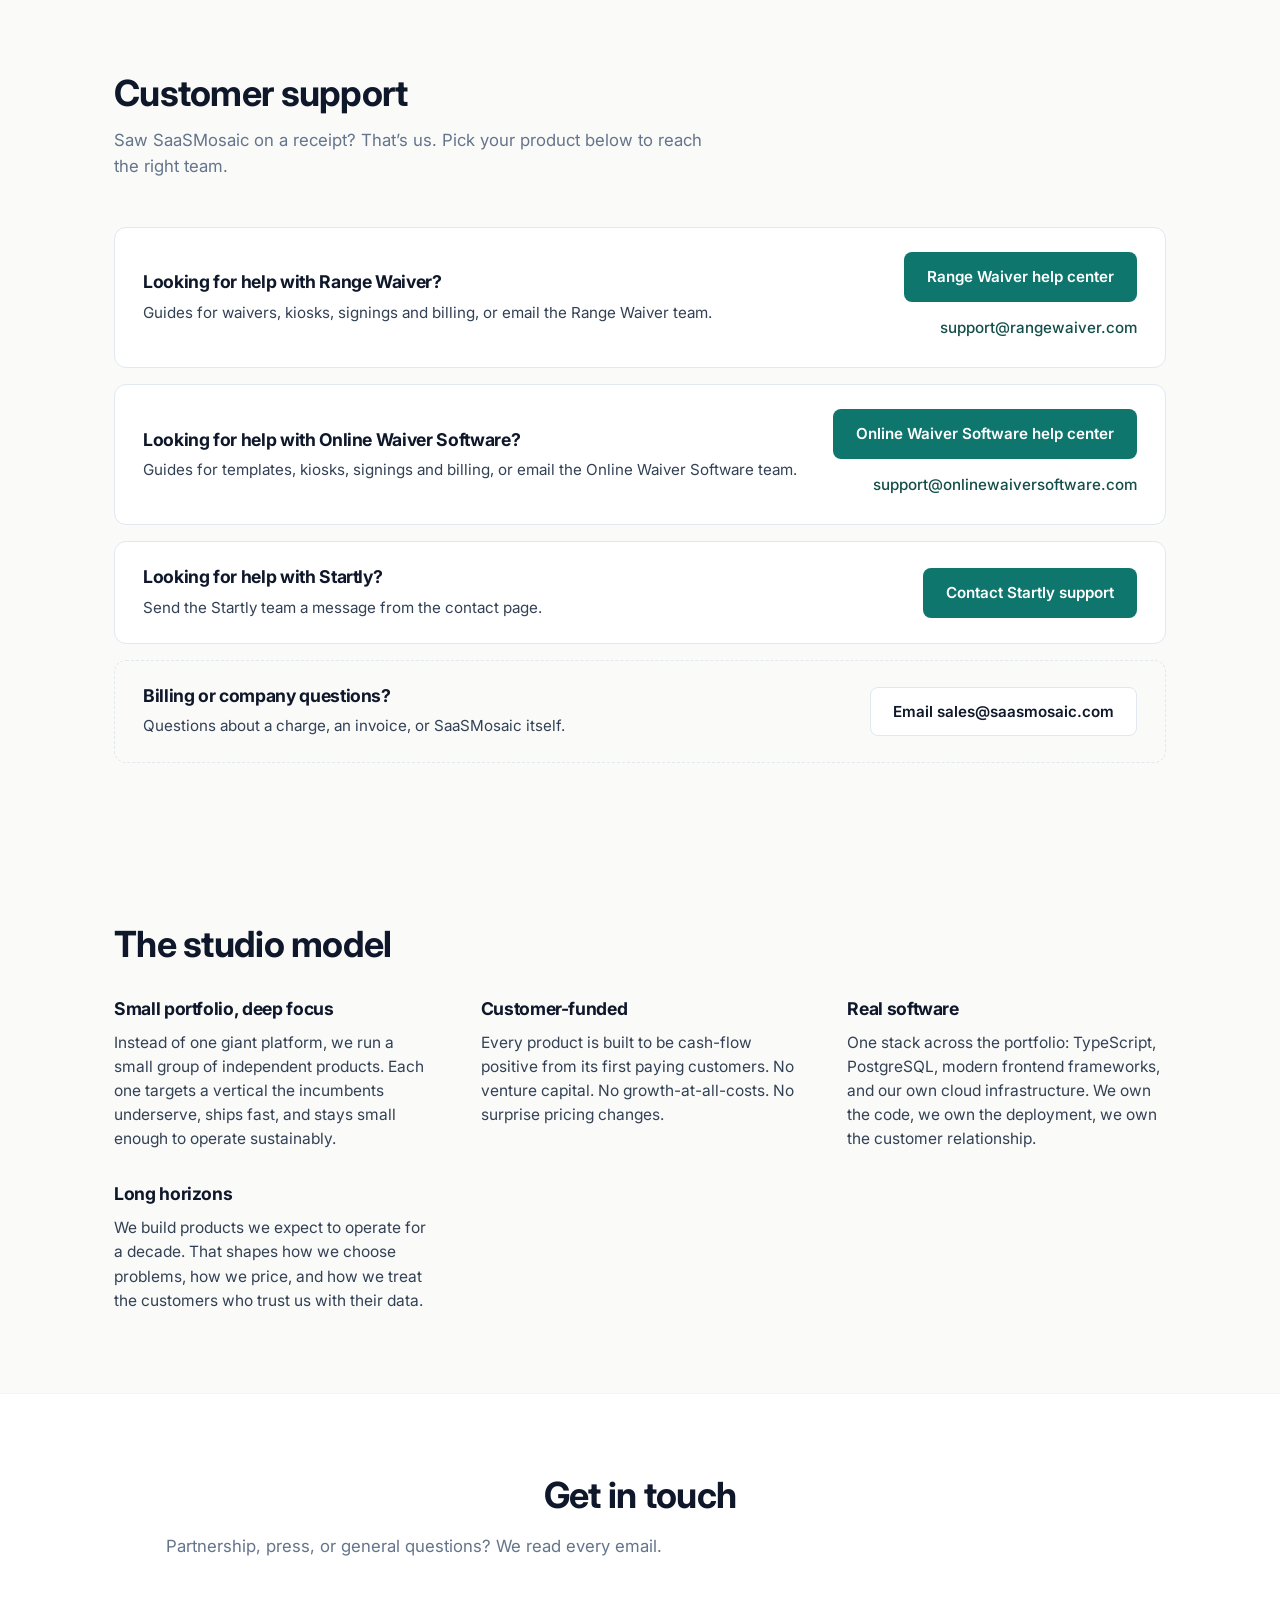
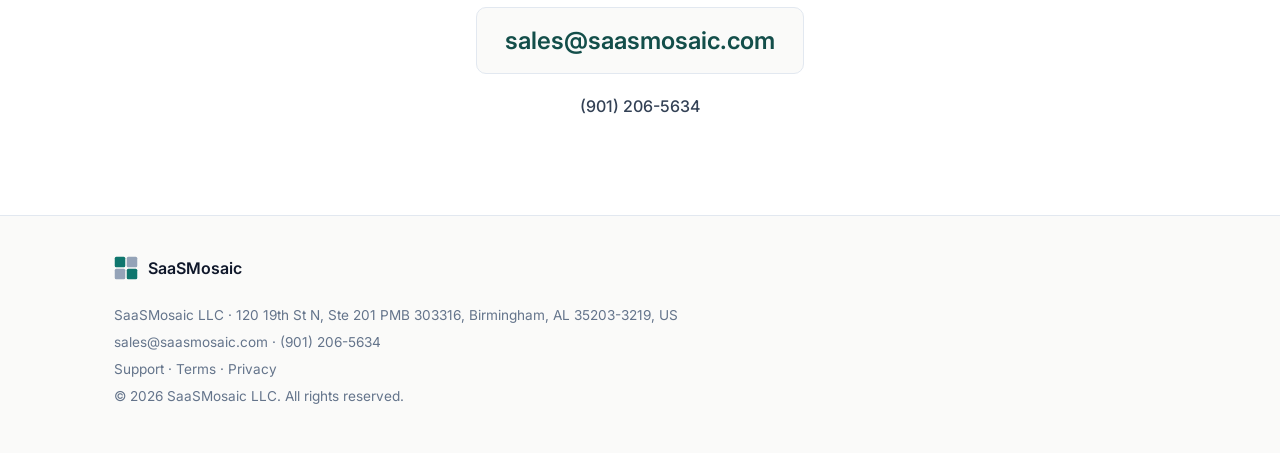
==== commit dfb0c40a: "Remove em dashes from homepage hero and contact line" ====
--- a/index.html
+++ b/index.html
@@ -47,7 +47,7 @@
       <h1>Focused micro-SaaS, built with intent.</h1>
       <p class="lede">
         We design, ship, and operate a small portfolio of purpose-built software products for underserved verticals.
-        Each product solves a narrow problem completely &mdash; without the bloat, lock-in, or six-month onboarding of the incumbents.
+        Each product solves a narrow problem completely, without the bloat, lock-in, or six-month onboarding of the incumbents.
       </p>
       <div class="hero-cta">
         <a class="btn btn-primary" href="#products">See our products</a>
@@ -220,7 +220,7 @@
     <div class="container">
       <h2>Get in touch</h2>
       <p class="section-lede">
-        Partnership, press, or general questions &mdash; we read every email.
+        Partnership, press, or general questions? We read every email.
       </p>
       <a class="contact-email" href="mailto:sales@saasmosaic.com">sales@saasmosaic.com</a>
       <p class="contact-phone"><a href="tel:+19012065634">(901) 206-5634</a></p>
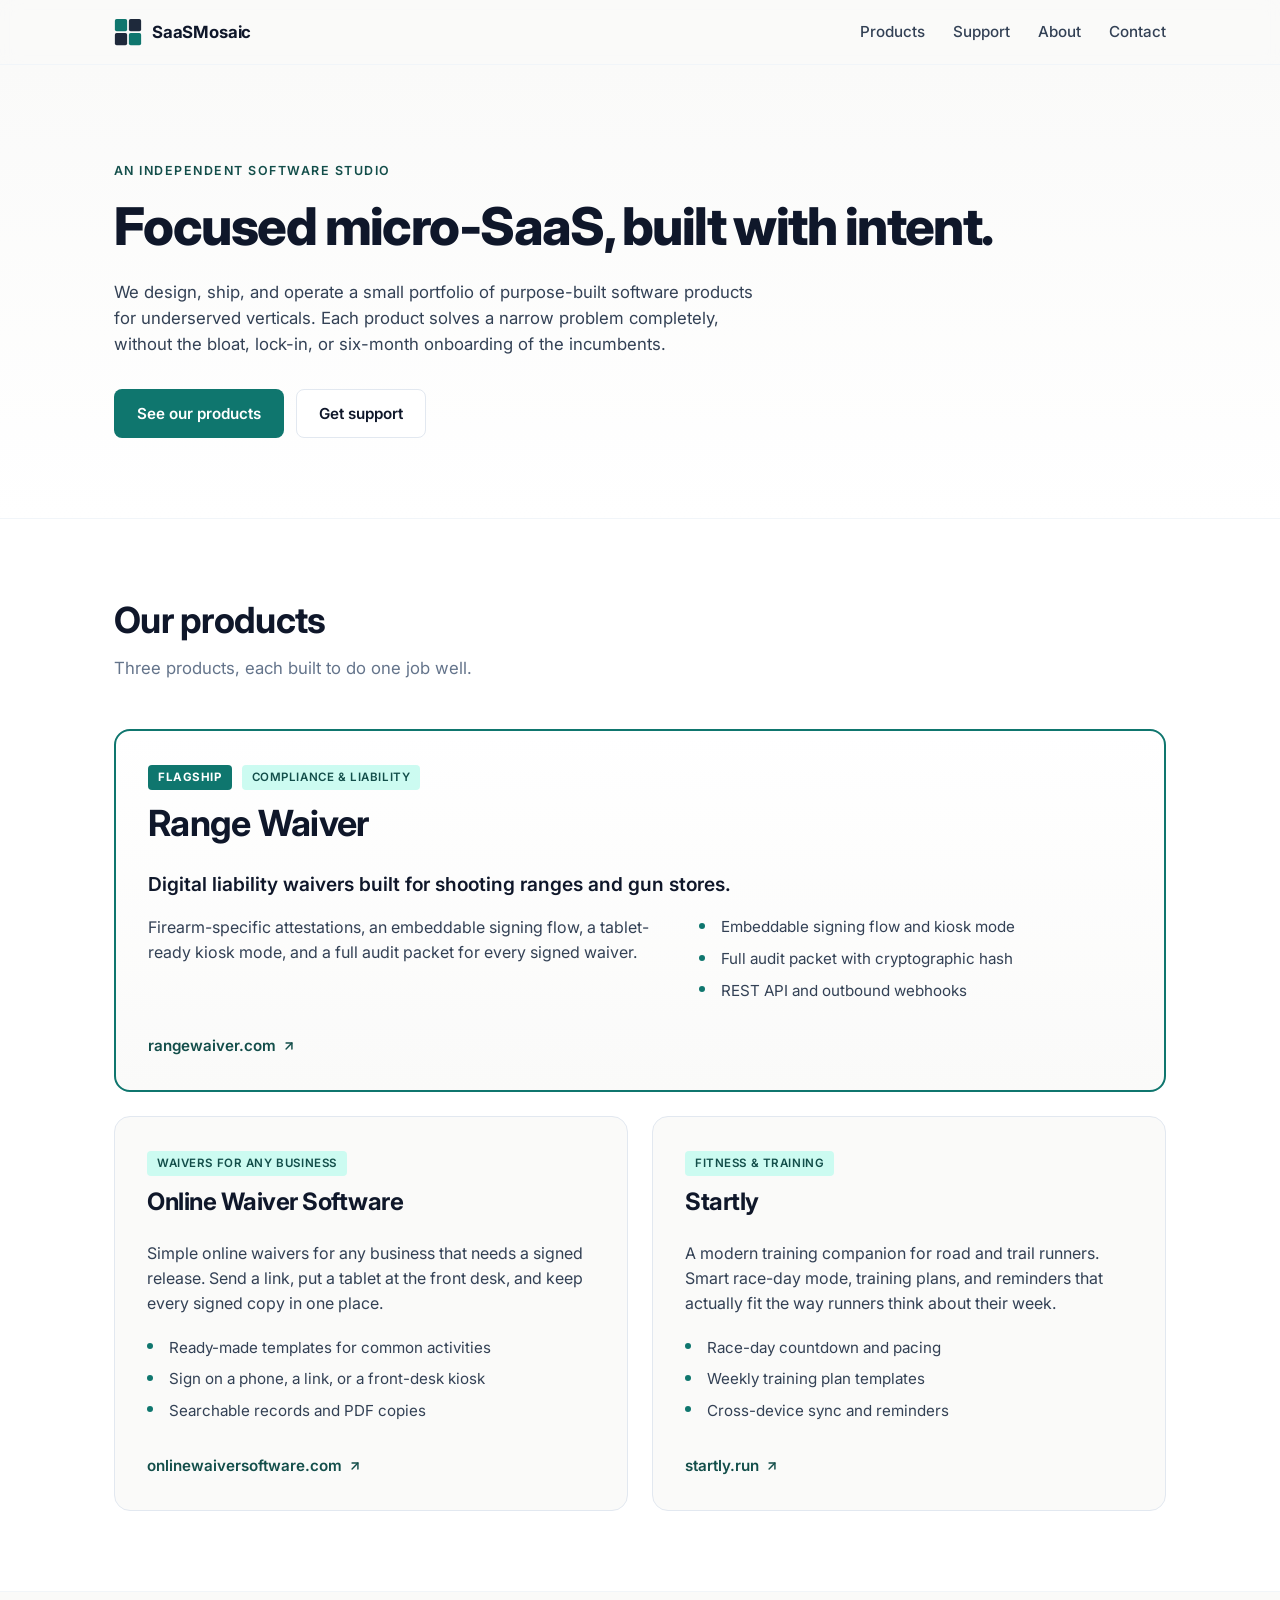
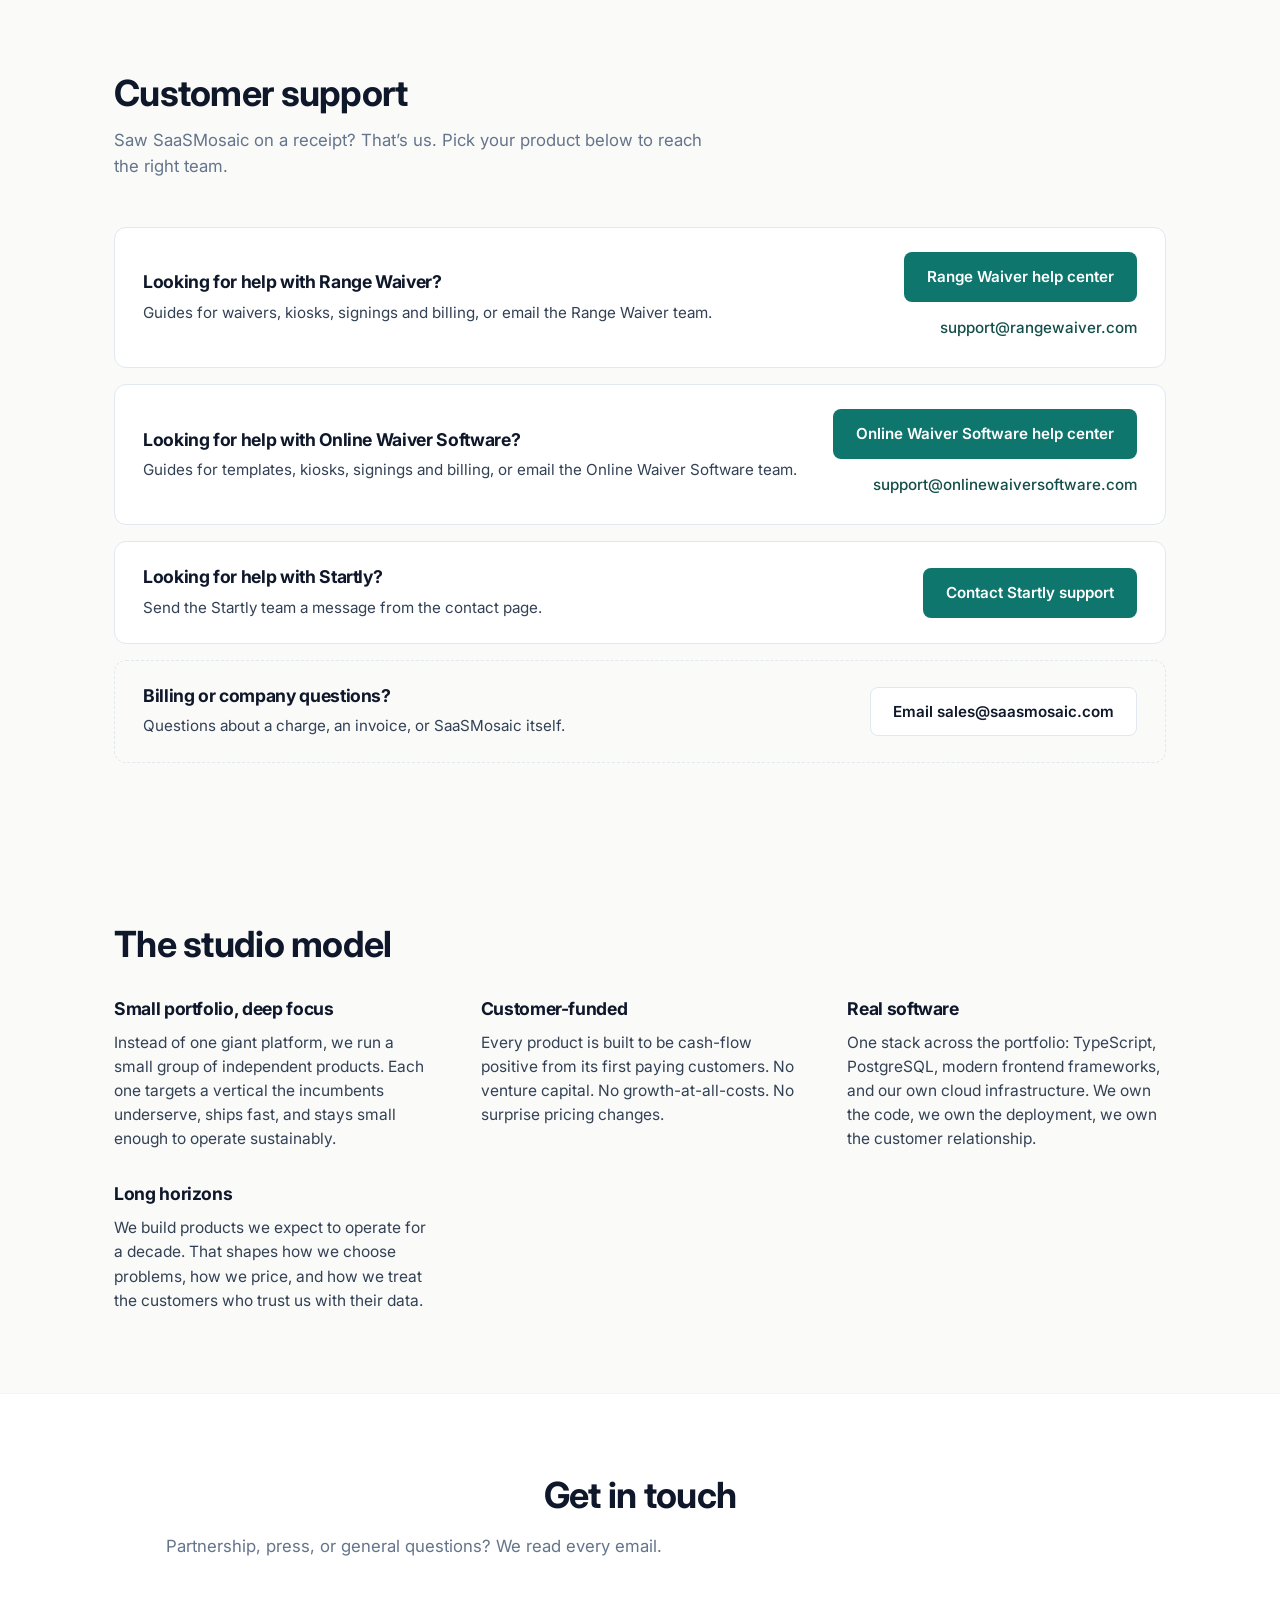
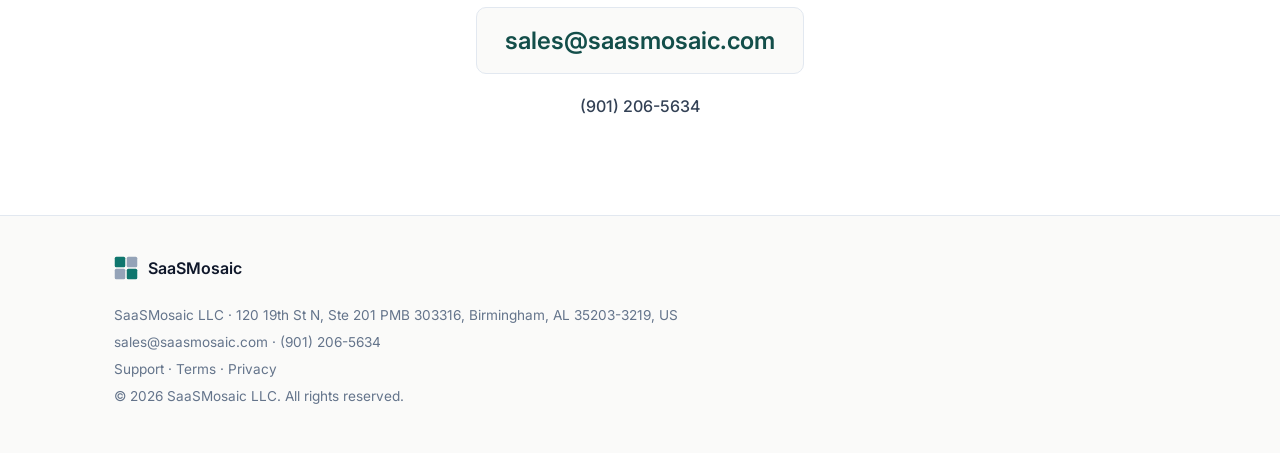
==== commit 6324d170: "Range Waiver card: compliance and liability, no safety wording" ====
--- a/index.html
+++ b/index.html
@@ -66,13 +66,13 @@
         <article class="product-card product-card--flagship">
           <div class="product-header">
             <span class="product-flag">Flagship</span>
-            <span class="product-tag">Compliance &amp; safety</span>
+            <span class="product-tag">Compliance &amp; liability</span>
             <h3>Range Waiver</h3>
           </div>
           <p class="product-pitch">Digital liability waivers built for shooting ranges and gun stores.</p>
           <div class="product-flagship-body">
             <p class="product-blurb">
-              Firearm-specific safety attestations, an embeddable signing flow, a tablet-ready kiosk mode,
+              Firearm-specific attestations, an embeddable signing flow, a tablet-ready kiosk mode,
               and a full audit packet for every signed waiver.
             </p>
             <ul class="product-features">
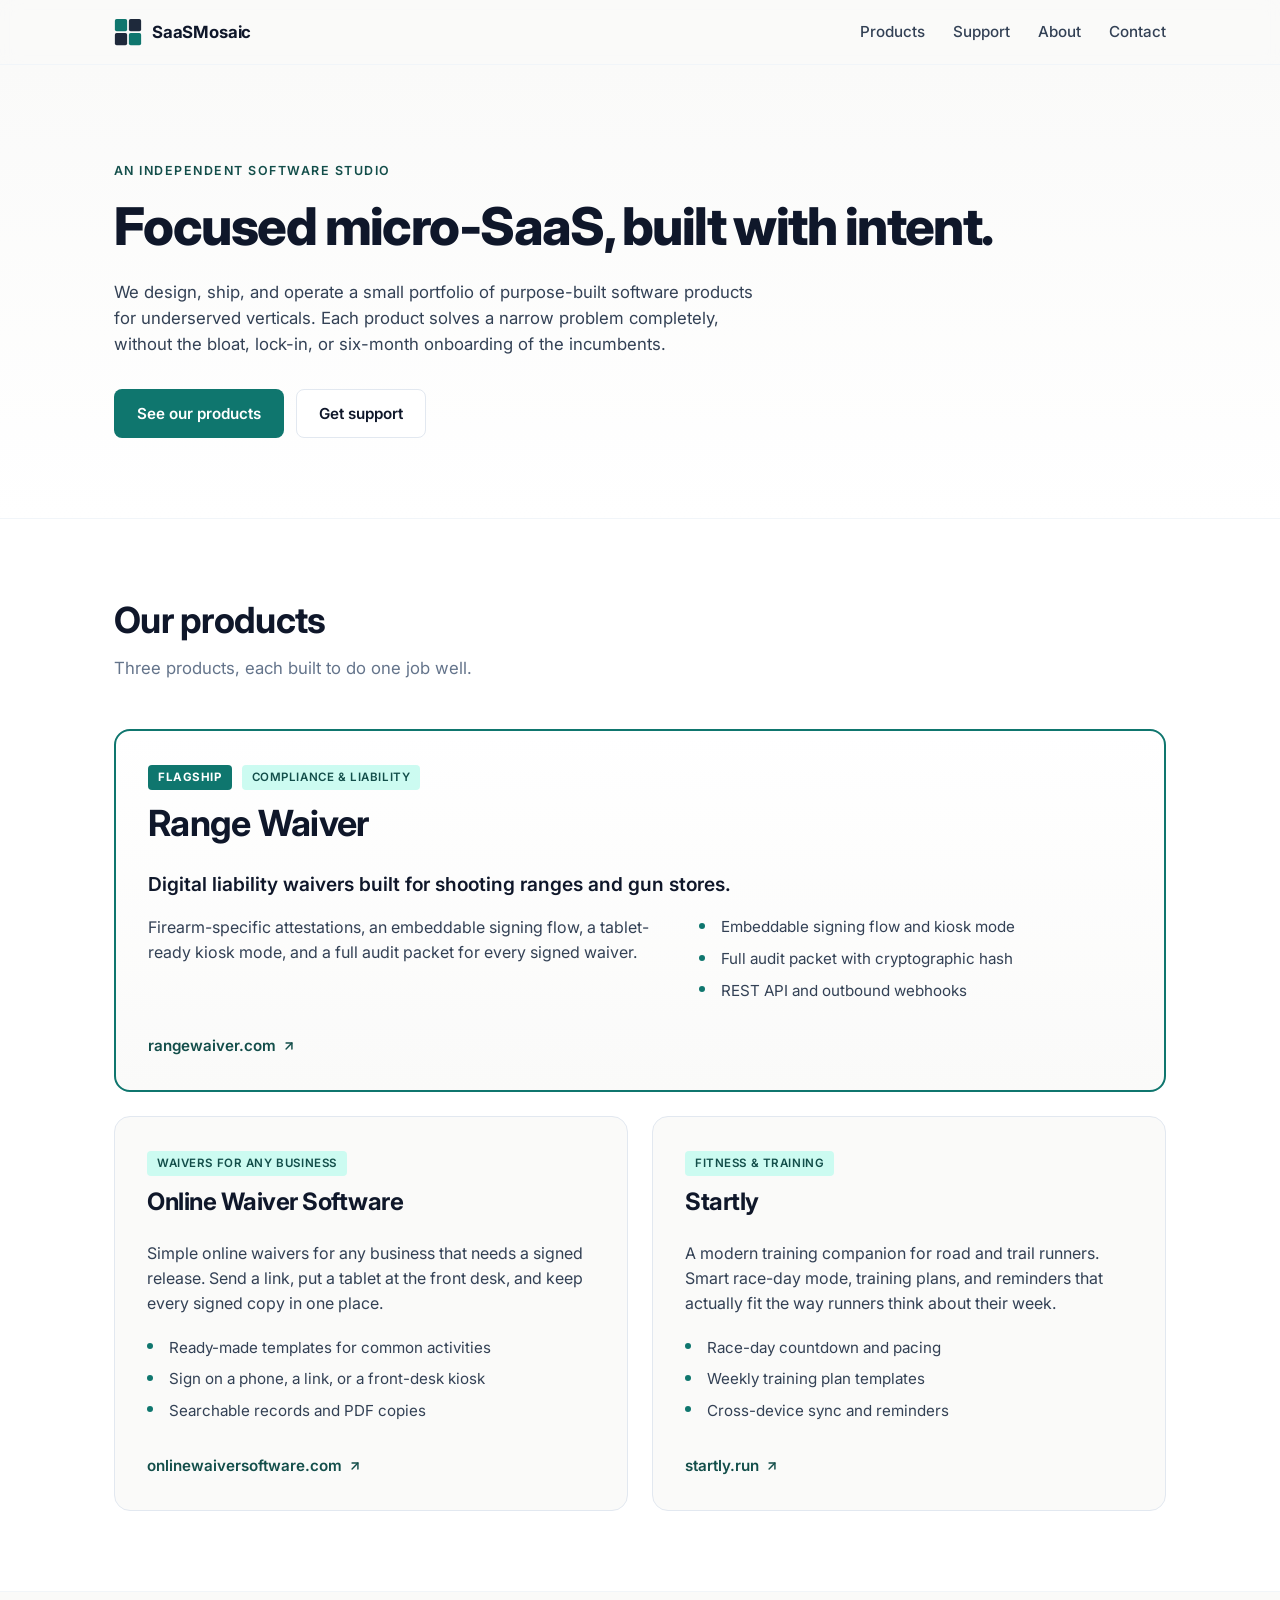
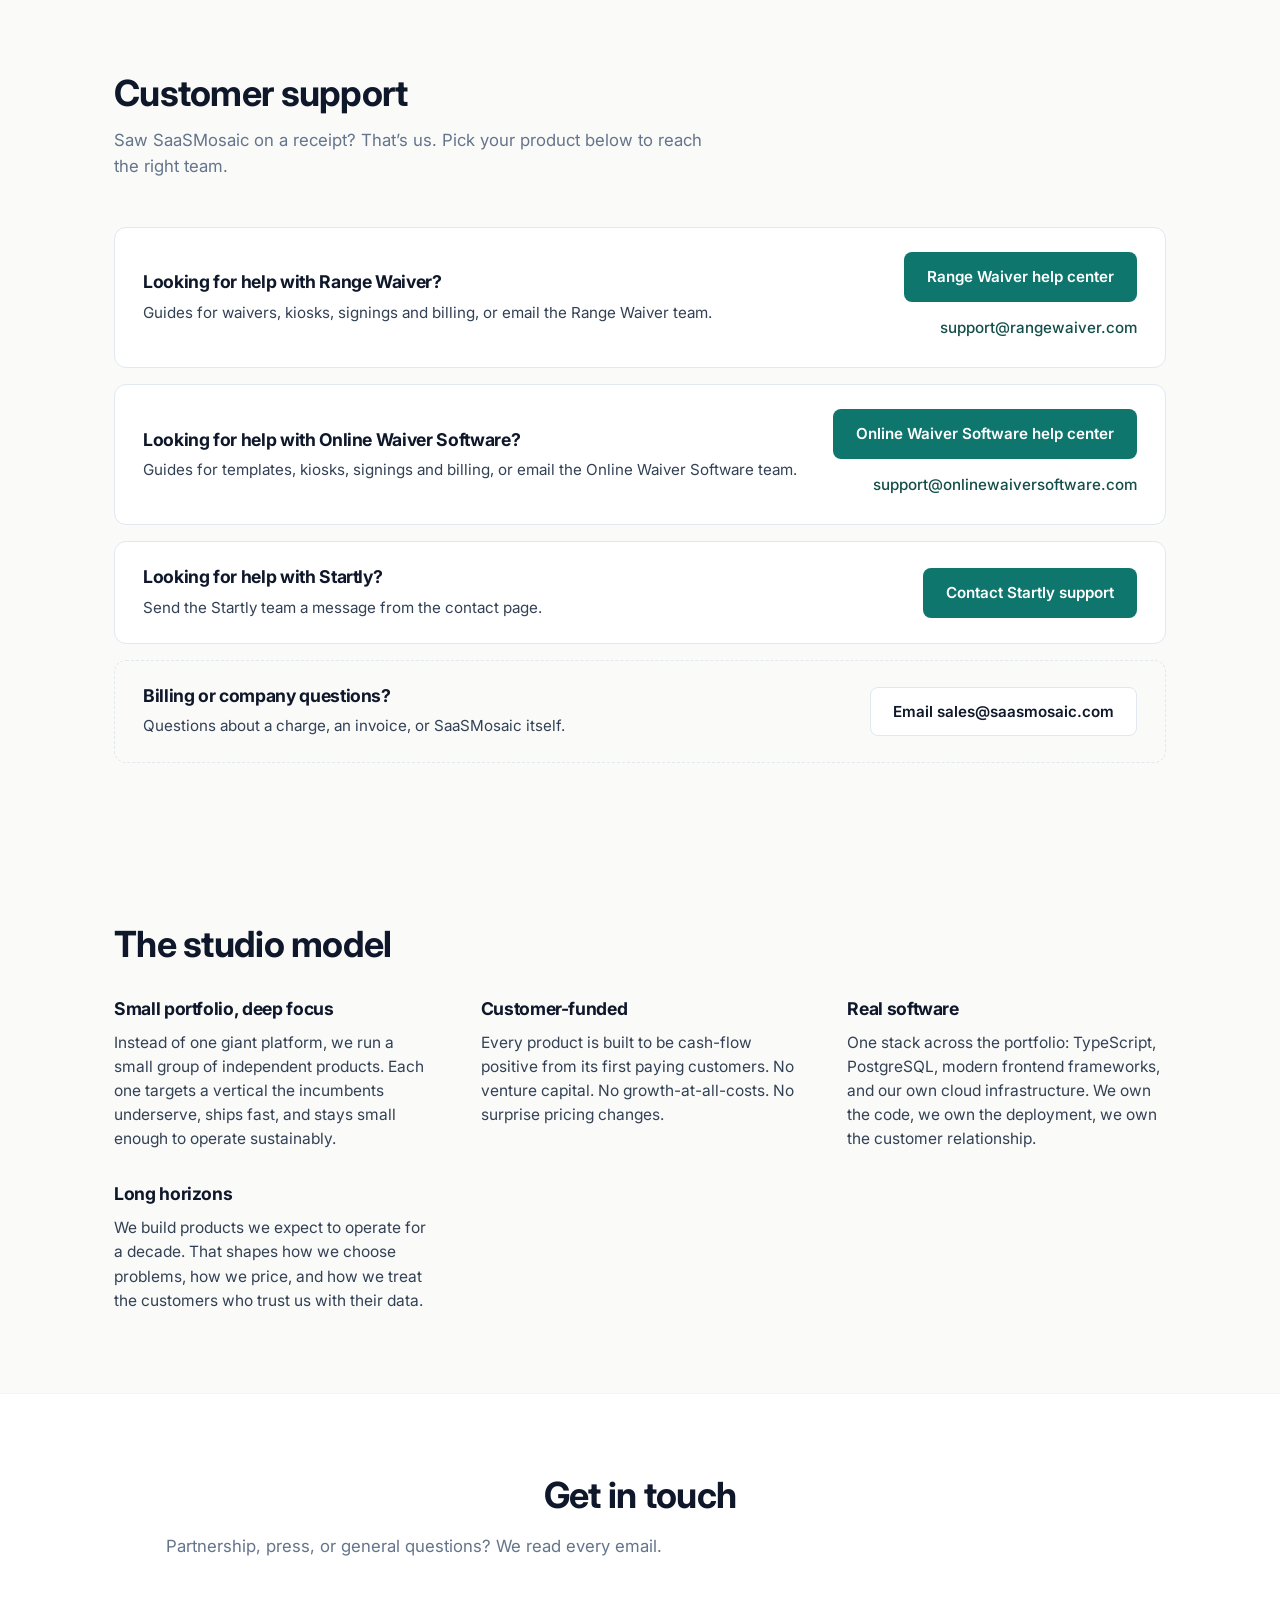
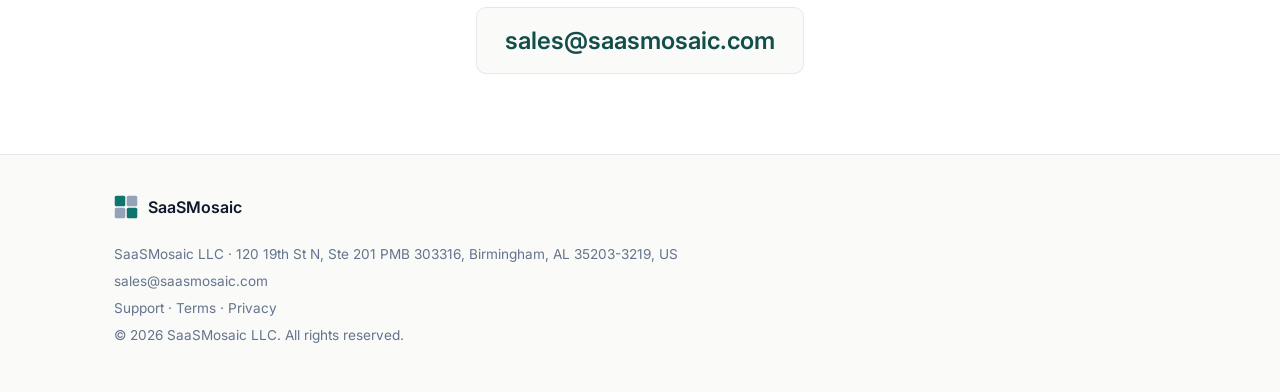
==== commit 95452e45: "Remove phone number from contact details" ====
--- a/index.html
+++ b/index.html
@@ -223,7 +223,6 @@
         Partnership, press, or general questions? We read every email.
       </p>
       <a class="contact-email" href="mailto:sales@saasmosaic.com">sales@saasmosaic.com</a>
-      <p class="contact-phone"><a href="tel:+19012065634">(901) 206-5634</a></p>
     </div>
   </section>
 
@@ -242,7 +241,7 @@
     </div>
     <div class="footer-meta">
       <p>SaaSMosaic LLC &middot; 120 19th St N, Ste 201 PMB 303316, Birmingham, AL 35203-3219, US</p>
-      <p><a href="mailto:sales@saasmosaic.com">sales@saasmosaic.com</a> &middot; <a href="tel:+19012065634">(901) 206-5634</a></p>
+      <p><a href="mailto:sales@saasmosaic.com">sales@saasmosaic.com</a></p>
       <p><a href="/support.html">Support</a> &middot; <a href="/terms.html">Terms</a> &middot; <a href="/privacy.html">Privacy</a></p>
       <p>&copy; 2026 SaaSMosaic LLC. All rights reserved.</p>
     </div>
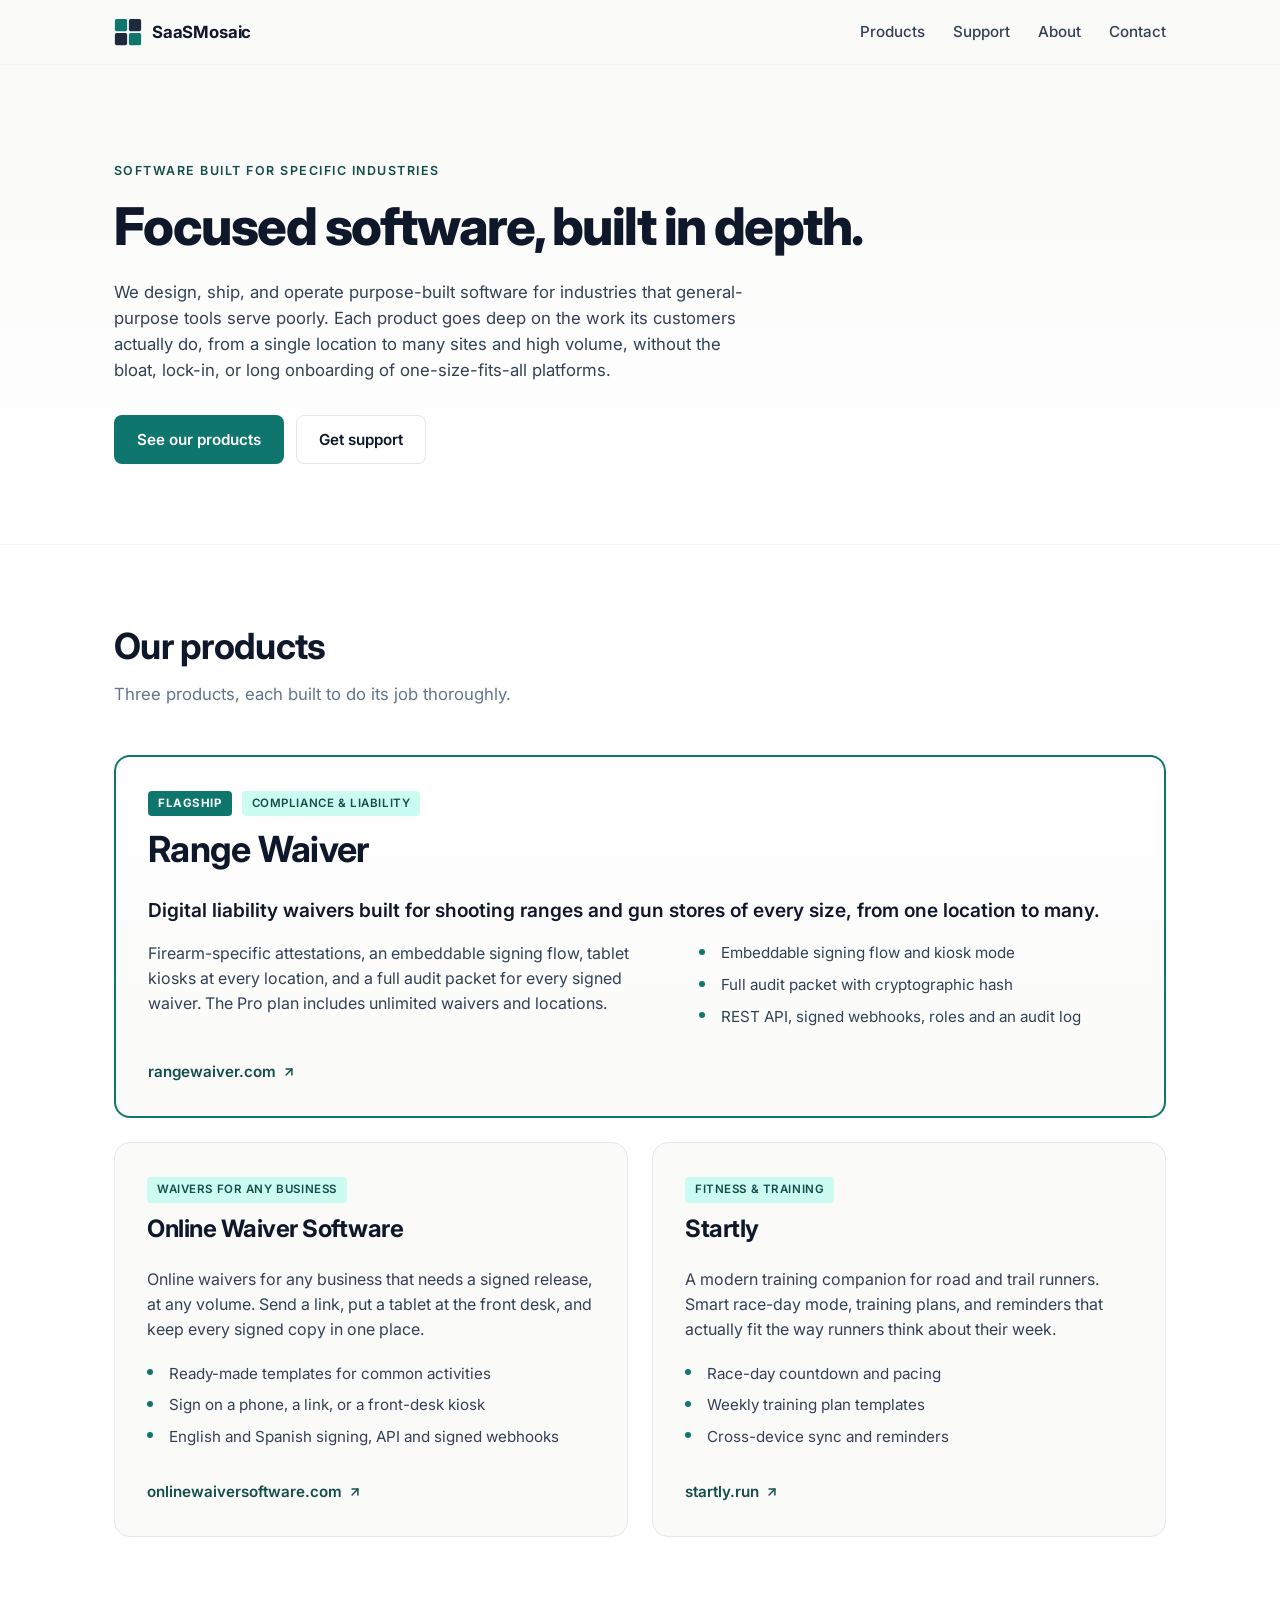
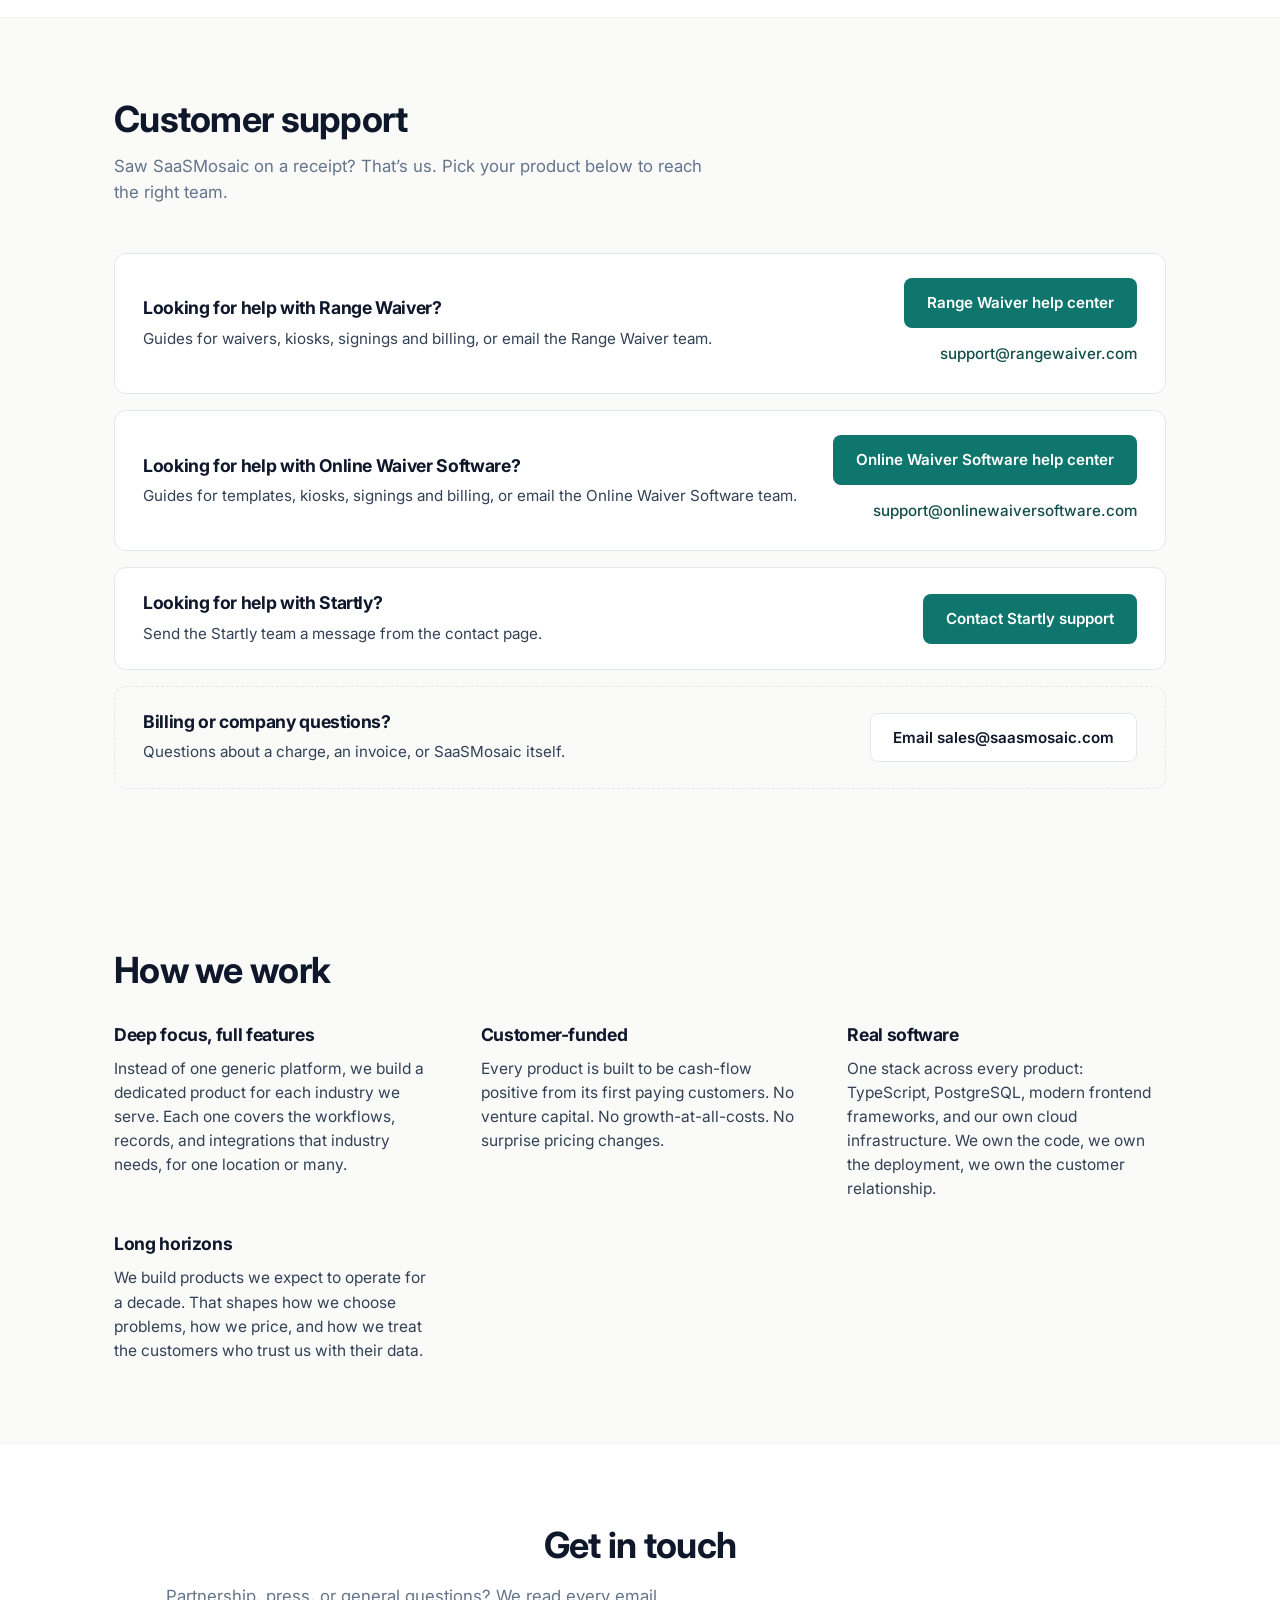
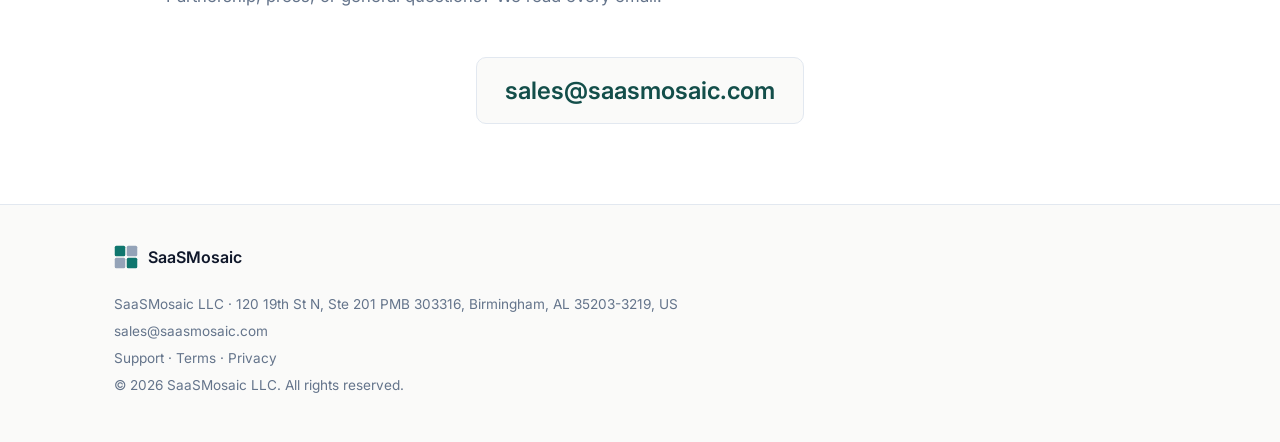
==== commit 02e3de08: "Describe SaaSMosaic as a builder of focused, feature-rich industry software" ====
--- a/index.html
+++ b/index.html
@@ -4,11 +4,11 @@
 <meta charset="utf-8" />
 <meta name="viewport" content="width=device-width,initial-scale=1" />
 <title>SaaSMosaic | Range Waiver, Online Waiver Software and Startly</title>
-<meta name="description" content="SaaSMosaic is an independent software studio building purpose-built micro-SaaS products for underserved verticals. Makers of Range Waiver, Online Waiver Software and Startly, with customer support for each." />
+<meta name="description" content="SaaSMosaic builds focused, feature-rich software for industries that general-purpose tools serve poorly. Makers of Range Waiver, Online Waiver Software and Startly, with customer support for each." />
 <meta name="robots" content="index,follow" />
 <link rel="canonical" href="https://saasmosaic.com/" />
 <meta property="og:title" content="SaaSMosaic | Range Waiver, Online Waiver Software and Startly" />
-<meta property="og:description" content="An independent software studio. Makers of Range Waiver, Online Waiver Software and Startly." />
+<meta property="og:description" content="Focused, feature-rich software for industries general-purpose tools serve poorly. Makers of Range Waiver, Online Waiver Software and Startly." />
 <meta property="og:type" content="website" />
 <meta property="og:url" content="https://saasmosaic.com/" />
 <link rel="preconnect" href="https://fonts.googleapis.com" />
@@ -16,6 +16,22 @@
 <link href="https://fonts.googleapis.com/css2?family=Inter:wght@400;500;600;700;800&display=swap" rel="stylesheet" />
 <link rel="icon" href="data:image/svg+xml,%3Csvg xmlns='http://www.w3.org/2000/svg' viewBox='0 0 32 32'%3E%3Crect width='14' height='14' x='1' y='1' rx='2' fill='%230f766e'/%3E%3Crect width='14' height='14' x='17' y='1' rx='2' fill='%231e293b'/%3E%3Crect width='14' height='14' x='1' y='17' rx='2' fill='%231e293b'/%3E%3Crect width='14' height='14' x='17' y='17' rx='2' fill='%230f766e'/%3E%3C/svg%3E" />
 <link rel="stylesheet" href="styles.css" />
+<script type="application/ld+json">
+{
+  "@context": "https://schema.org",
+  "@type": "Organization",
+  "name": "SaaSMosaic LLC",
+  "url": "https://saasmosaic.com/",
+  "email": "sales@saasmosaic.com",
+  "description": "SaaSMosaic builds focused, feature-rich software for industries that general-purpose tools serve poorly, including Range Waiver for shooting ranges and gun stores of every size and Online Waiver Software for any business that needs signed waivers.",
+  "address": {"@type": "PostalAddress", "streetAddress": "120 19th St N, Ste 201 PMB 303316", "addressLocality": "Birmingham", "addressRegion": "AL", "postalCode": "35203-3219", "addressCountry": "US"},
+  "brand": [
+    {"@type": "Brand", "name": "Range Waiver", "url": "https://rangewaiver.com"},
+    {"@type": "Brand", "name": "Online Waiver Software", "url": "https://onlinewaiversoftware.com"},
+    {"@type": "Brand", "name": "Startly", "url": "https://startly.run"}
+  ]
+}
+</script>
 </head>
 <body>
 
@@ -43,11 +59,12 @@
 
   <section class="hero">
     <div class="container">
-      <p class="eyebrow">An independent software studio</p>
-      <h1>Focused micro-SaaS, built with intent.</h1>
+      <p class="eyebrow">Software built for specific industries</p>
+      <h1>Focused software, built in depth.</h1>
       <p class="lede">
-        We design, ship, and operate a small portfolio of purpose-built software products for underserved verticals.
-        Each product solves a narrow problem completely, without the bloat, lock-in, or six-month onboarding of the incumbents.
+        We design, ship, and operate purpose-built software for industries that general-purpose tools serve poorly.
+        Each product goes deep on the work its customers actually do, from a single location to many sites and high volume,
+        without the bloat, lock-in, or long onboarding of one-size-fits-all platforms.
       </p>
       <div class="hero-cta">
         <a class="btn btn-primary" href="#products">See our products</a>
@@ -59,7 +76,7 @@
   <section id="products" class="products">
     <div class="container">
       <h2>Our products</h2>
-      <p class="section-lede">Three products, each built to do one job well.</p>
+      <p class="section-lede">Three products, each built to do its job thoroughly.</p>
 
       <div class="product-grid">
 
@@ -69,16 +86,16 @@
             <span class="product-tag">Compliance &amp; liability</span>
             <h3>Range Waiver</h3>
           </div>
-          <p class="product-pitch">Digital liability waivers built for shooting ranges and gun stores.</p>
+          <p class="product-pitch">Digital liability waivers built for shooting ranges and gun stores of every size, from one location to many.</p>
           <div class="product-flagship-body">
             <p class="product-blurb">
-              Firearm-specific attestations, an embeddable signing flow, a tablet-ready kiosk mode,
-              and a full audit packet for every signed waiver.
+              Firearm-specific attestations, an embeddable signing flow, tablet kiosks at every location,
+              and a full audit packet for every signed waiver. The Pro plan includes unlimited waivers and locations.
             </p>
             <ul class="product-features">
               <li>Embeddable signing flow and kiosk mode</li>
               <li>Full audit packet with cryptographic hash</li>
-              <li>REST API and outbound webhooks</li>
+              <li>REST API, signed webhooks, roles and an audit log</li>
             </ul>
           </div>
           <a class="product-link" href="https://rangewaiver.com" rel="noopener">
@@ -93,13 +110,13 @@
             <h3>Online Waiver Software</h3>
           </div>
           <p class="product-blurb">
-            Simple online waivers for any business that needs a signed release.
+            Online waivers for any business that needs a signed release, at any volume.
             Send a link, put a tablet at the front desk, and keep every signed copy in one place.
           </p>
           <ul class="product-features">
             <li>Ready-made templates for common activities</li>
             <li>Sign on a phone, a link, or a front-desk kiosk</li>
-            <li>Searchable records and PDF copies</li>
+            <li>English and Spanish signing, API and signed webhooks</li>
           </ul>
           <a class="product-link" href="https://onlinewaiversoftware.com" rel="noopener">
             onlinewaiversoftware.com
@@ -182,13 +199,13 @@
 
   <section id="about" class="about">
     <div class="container">
-      <h2>The studio model</h2>
+      <h2>How we work</h2>
       <div class="about-grid">
         <div>
-          <h3>Small portfolio, deep focus</h3>
-          <p>
-            Instead of one giant platform, we run a small group of independent products.
-            Each one targets a vertical the incumbents underserve, ships fast, and stays small enough to operate sustainably.
+          <h3>Deep focus, full features</h3>
+          <p>
+            Instead of one generic platform, we build a dedicated product for each industry we serve.
+            Each one covers the workflows, records, and integrations that industry needs, for one location or many.
           </p>
         </div>
         <div>
@@ -201,7 +218,7 @@
         <div>
           <h3>Real software</h3>
           <p>
-            One stack across the portfolio: TypeScript, PostgreSQL, modern frontend frameworks, and our own cloud infrastructure.
+            One stack across every product: TypeScript, PostgreSQL, modern frontend frameworks, and our own cloud infrastructure.
             We own the code, we own the deployment, we own the customer relationship.
           </p>
         </div>
